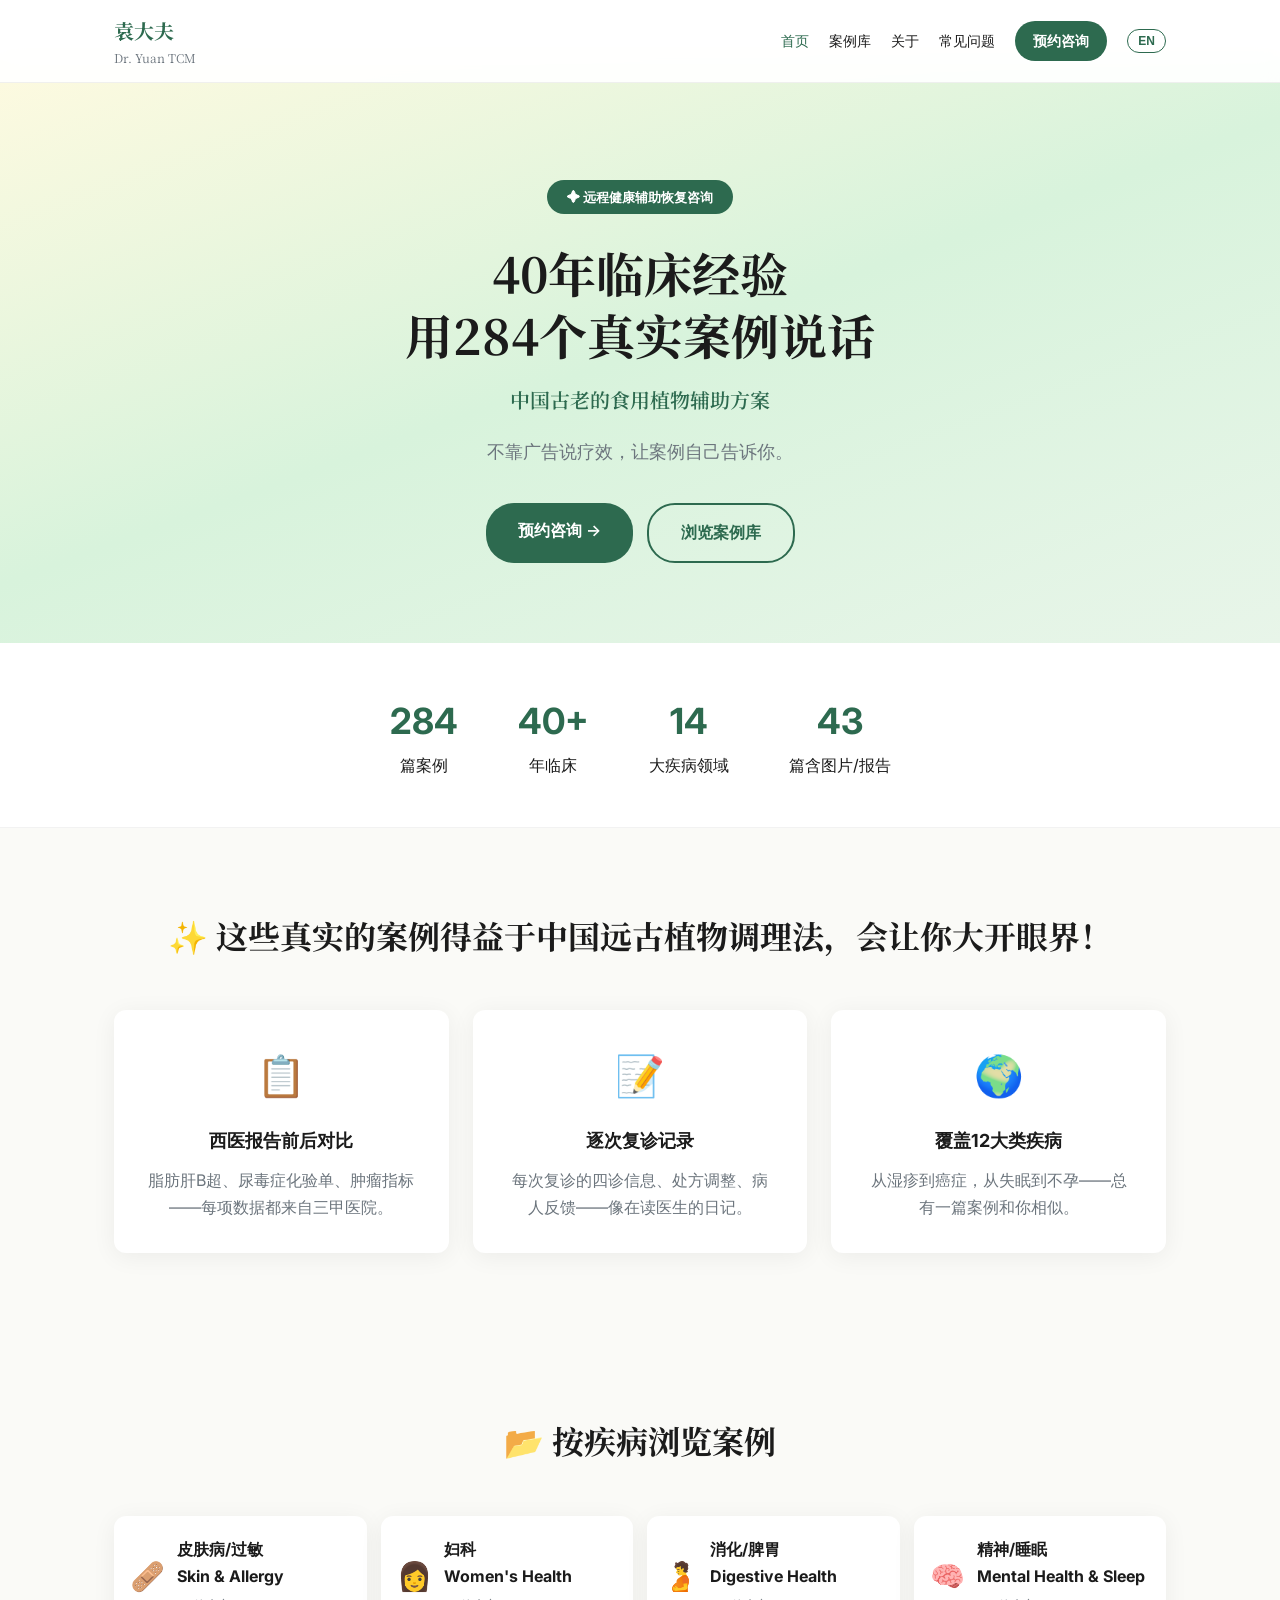
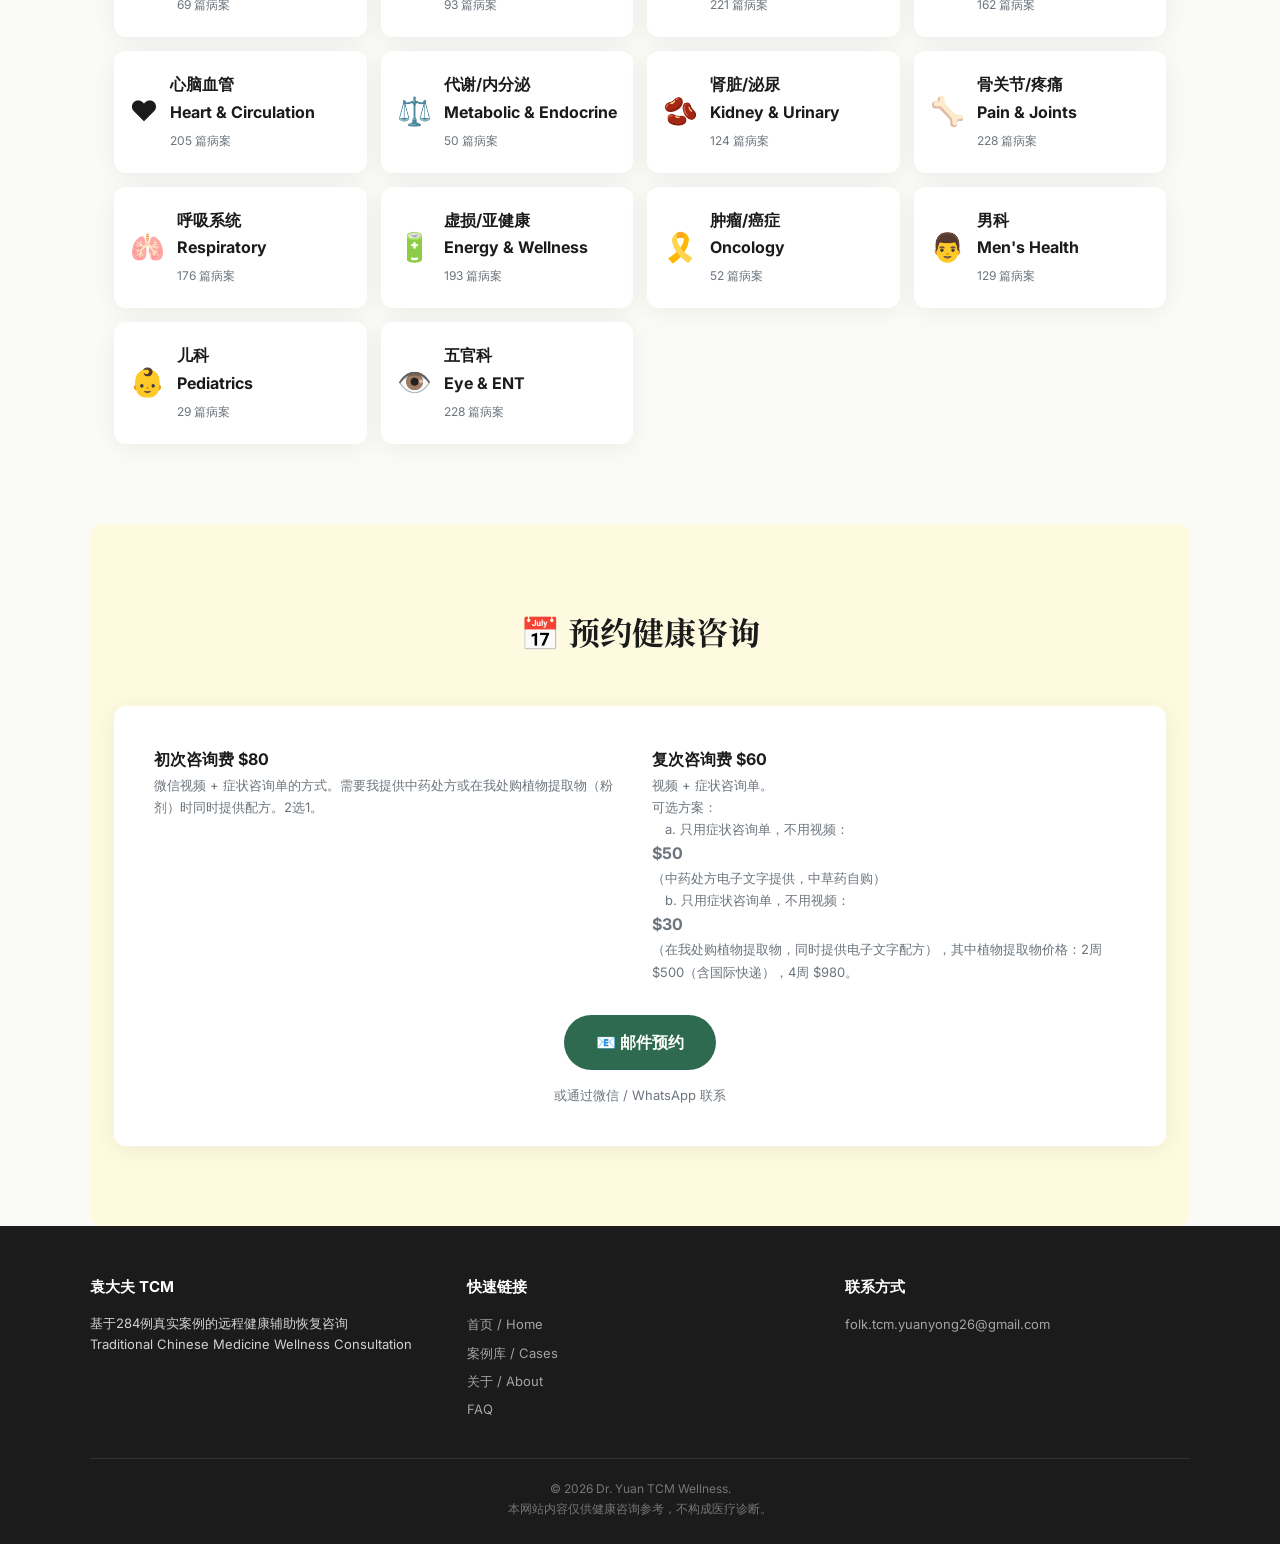
==== index.html @ ec7989bc "联系方式：邮箱统一替换为 folk.tcm.yuanyong26@gmail.com" ====
<!DOCTYPE html>
<html lang="zh-CN">
<head>
<meta charset="UTF-8">
<meta name="viewport" content="width=device-width, initial-scale=1.0">
<title> 袁大夫中医健康咨询 | Dr. Yuan TCM</title>
<meta name="description" content="40年临床经验 · 284例真实案例 · 远程健康辅助恢复咨询">
<link rel="stylesheet" href="styles.css?v=4">
<link rel="preconnect" href="https://fonts.googleapis.com">
<link href="https://fonts.googleapis.com/css2?family=Noto+Serif+SC:wght@400;700&family=Inter:wght@400;600;700&display=swap" rel="stylesheet">
</head>
<body>
<nav id="nav">
  <div class="nav-inner">
    <a href="index.html" class="logo">袁大夫 <span class="en">Dr. Yuan TCM</span></a>
    <div class="nav-links">
      <a href="index.html" class="active">首页</a>
      <a href="cases.html">案例库</a>
      <a href="about.html">关于</a>
      <a href="faq.html">常见问题</a>
      <a href="booking.html" class="btn-nav">预约咨询</a>
      <button id="langToggle" onclick="toggleLang()" class="lang-btn">EN</button>
    </div>
  </div>
</nav>

<section class="hero">
  <div class="hero-content">
    <p class="hero-badge">✦ 远程健康辅助恢复咨询</p>
    <h1 class="zh">40年临床经验<br>用284个真实案例说话</h1>
    <p class="hero-tagline zh">中国古老的食用植物辅助方案</p>
    <h1 class="en hidden">40 Years of Clinical Practice<br>Backed by 284 Real Case Records</h1>
    <p class="hero-sub zh">不靠广告说疗效，让案例自己告诉你。</p>
    <p class="hero-sub en hidden">No marketing claims — just real patient journeys.</p>
    <div class="hero-cta">
      <a href="booking.html" class="btn-primary zh">预约咨询 →</a>
      <a href="booking.html" class="btn-primary en hidden">Book Consultation →</a>
      <a href="cases.html" class="btn-secondary zh">浏览案例库</a>
      <a href="cases.html" class="btn-secondary en hidden">View Case Library</a>
    </div>
  </div>
</section>

<section class="stats" id="stats">
  <div class="stat"><span class="stat-num">284</span><span class="zh">篇案例</span><span class="en hidden">Case Records</span></div>
  <div class="stat"><span class="stat-num">40+</span><span class="zh">年临床</span><span class="en hidden">Years Practice</span></div>
  <div class="stat"><span class="stat-num">14</span><span class="zh">大疾病领域</span><span class="en hidden">Disease Areas</span></div>
  <div class="stat"><span class="stat-num">43</span><span class="zh">篇含图片/报告</span><span class="en hidden">With Images & Reports</span></div>
</section>

<section class="strength" id="strength">
  <h2 class="zh">✨ 这些真实的案例得益于中国远古植物调理法，会让你大开眼界！</h2>
  <h2 class="en hidden">✨ Real Cases Powered by Ancient Chinese Plant-Based Wellness — Prepare to Be Amazed!</h2>
  <div class="strength-cards">
    <div class="card">
      <div class="card-icon">📋</div>
      <h3 class="zh">西医报告前后对比</h3>
      <h3 class="en hidden">Before/After Lab Reports</h3>
      <p class="zh">脂肪肝B超、尿毒症化验单、肿瘤指标——每项数据都来自三甲医院。</p>
      <p class="en hidden">Fatty liver B-scans, kidney function tests, tumor markers — all from certified hospitals.</p>
    </div>
    <div class="card">
      <div class="card-icon">📝</div>
      <h3 class="zh">逐次复诊记录</h3>
      <h3 class="en hidden">Detailed Follow-up Notes</h3>
      <p class="zh">每次复诊的四诊信息、处方调整、病人反馈——像在读医生的日记。</p>
      <p class="en hidden">Every revisit documented: diagnosis, formula changes, patient feedback — like reading a doctor's journal.</p>
    </div>
    <div class="card">
      <div class="card-icon">🌍</div>
      <h3 class="zh">覆盖12大类疾病</h3>
      <h3 class="en hidden">12 Disease Categories</h3>
      <p class="zh">从湿疹到癌症，从失眠到不孕——总有一篇案例和你相似。</p>
      <p class="en hidden">From eczema to oncology, insomnia to fertility — there's a case similar to yours.</p>
    </div>
  </div>
</section>

<section class="categories-preview" id="categories">
  <h2 class="zh">📂 按疾病浏览案例</h2>
  <h2 class="en hidden">📂 Browse Cases by Condition</h2>
  <div class="cat-grid" id="catGrid"></div>
</section>

<section class="appointment" id="appointment">
  <h2 class="zh">📅 预约健康咨询</h2>
  <h2 class="en hidden">📅 Book a Consultation</h2>
  <div class="appointment-card">
    <div class="appt-info">
      <div class="appt-item">
        <strong class="zh">初次咨询费 $80</strong>
        <strong class="en hidden">Initial Consultation $80</strong>
        <p class="zh">微信视频 + 症状咨询单的方式。需要我提供中药处方或在我处购植物提取物（粉剂）时同时提供配方。2选1。</p>
        <p class="en hidden">WeChat video + intake form. Includes a TCM prescription — choose either: (1) receive the herbal formula, or (2) purchase plant extracts (powder) from us with the formula included.</p>
      </div>
      <div class="appt-item">
        <strong class="zh">复次咨询费 $60</strong>
        <strong class="en hidden">Follow-up Consultation $60</strong>
        <p class="zh">视频 + 症状咨询单。<br>可选方案：<br>　a. 只用症状咨询单，不用视频：<strong>$50</strong>（中药处方电子文字提供，中草药自购）<br>　b. 只用症状咨询单，不用视频：<strong>$30</strong>（在我处购植物提取物，同时提供电子文字配方），其中植物提取物价格：2周 $500（含国际快递），4周 $980。</p>
        <p class="en hidden">Video + intake form.<br>Optional plans:<br>　a. Intake form only, no video: <strong>$50</strong> (prescription delivered electronically; source herbs locally)<br>　b. Intake form only, no video: <strong>$30</strong> (electronic prescription provided when purchasing plant extracts from us). Extract pricing: 2-week supply $500 (incl. intl shipping), 4-week supply $980.</p>
      </div>
    </div>
    <div class="appt-cta">
      <a href="mailto:folk.tcm.yuanyong26@gmail.com" class="btn-primary zh">📧 邮件预约</a>
      <a href="mailto:folk.tcm.yuanyong26@gmail.com" class="btn-primary en hidden">📧 Email to Book</a>
      <p class="zh">或通过微信 / WhatsApp 联系</p>
      <p class="en hidden">Or reach us via WeChat / WhatsApp</p>
    </div>
  </div>
</section>

<footer>
  <div class="footer-inner">
    <div class="footer-col">
      <h4>袁大夫 TCM</h4>
      <p class="zh">基于284例真实案例的远程健康辅助恢复咨询<br>Traditional Chinese Medicine Wellness Consultation</p>
      <p class="en hidden">TCM Wellness Consultation Based on 284 Real Case Records</p>
    </div>
    <div class="footer-col">
      <h4 class="zh">快速链接</h4>
      <h4 class="en hidden">Quick Links</h4>
      <a href="index.html">首页 / Home</a>
      <a href="cases.html">案例库 / Cases</a>
      <a href="about.html">关于 / About</a>
      <a href="faq.html">FAQ</a>
    </div>
    <div class="footer-col">
      <h4 class="zh">联系方式</h4>
      <h4 class="en hidden">Contact</h4>
      <a href="mailto:folk.tcm.yuanyong26@gmail.com">folk.tcm.yuanyong26@gmail.com</a>
    </div>
  </div>
  <div class="footer-bottom">
    <p>© 2026 Dr. Yuan TCM Wellness. <span class="zh">本网站内容仅供健康咨询参考，不构成医疗诊断。</span><span class="en hidden">Content is for wellness consultation only, not medical diagnosis.</span></p>
  </div>
</footer>

<script src="data.js?v=2"></script>
<script src="script.js?v=2"></script>
</body>
</html>
---- styles.css ----
/* ===== 袁大夫 TCM Website Styles ===== */
:root {
  --green: #2d6a4f;
  --green-light: #40916c;
  --green-pale: #d8f3dc;
  --warm: #b7b7a4;
  --cream: #fefae0;
  --dark: #1b1b1b;
  --gray: #6c757d;
  --white: #ffffff;
  --radius: 12px;
  --shadow: 0 4px 24px rgba(0,0,0,0.06);
}

* { margin: 0; padding: 0; box-sizing: border-box; }

body {
  font-family: 'Inter', -apple-system, sans-serif;
  color: var(--dark);
  background: #fafaf7;
  line-height: 1.7;
}

.zh { display: block; }
.en { display: none; }
body.en-mode .zh { display: none; }
body.en-mode .en { display: block; }
.hidden { display: none !important; }
body.en-mode .en.hidden { display: block !important; }
/* Fixed: English pricing titles now display correctly */

/* ── Nav ── */
#nav {
  position: fixed; top: 0; left: 0; right: 0; z-index: 100;
  background: rgba(255,255,255,0.92);
  backdrop-filter: blur(12px);
  border-bottom: 1px solid rgba(0,0,0,0.06);
}
.nav-inner {
  max-width: 1100px; margin: 0 auto;
  display: flex; align-items: center; justify-content: space-between;
  padding: 14px 24px;
}
.logo {
  font-family: 'Noto Serif SC', serif;
  font-size: 20px; font-weight: 700; color: var(--green);
  text-decoration: none;
}
.logo .en { font-size: 12px; font-weight: 400; color: var(--gray); display: block; }
body.en-mode .logo .en { display: block; }
.nav-links { display: flex; align-items: center; gap: 20px; }
.nav-links a {
  text-decoration: none; color: var(--dark); font-size: 14px;
  transition: color 0.2s;
}
.nav-links a:hover, .nav-links a.active { color: var(--green); }
.btn-nav {
  background: var(--green); color: var(--white) !important;
  padding: 8px 18px; border-radius: 24px; font-weight: 600;
}
.lang-btn {
  background: none; border: 1.5px solid var(--green);
  color: var(--green); padding: 4px 10px; border-radius: 16px;
  font-size: 12px; font-weight: 600; cursor: pointer;
  transition: all 0.2s;
}
.lang-btn:hover { background: var(--green); color: var(--white); }

/* ── Hero ── */
.hero {
  margin-top: 60px;
  padding: 120px 24px 80px;
  text-align: center;
  background: linear-gradient(160deg, var(--cream) 0%, var(--green-pale) 50%, #e8f5e9 100%);
}
.hero-badge {
  display: inline-block; background: var(--green); color: var(--white);
  padding: 6px 20px; border-radius: 24px; font-size: 13px; font-weight: 600;
  margin-bottom: 28px;
}
.hero h1 {
  font-family: 'Noto Serif SC', serif;
  font-size: 48px; font-weight: 700; line-height: 1.3;
  margin-bottom: 16px; color: var(--dark);
}
.hero-sub { font-size: 18px; color: var(--gray); margin-bottom: 36px; }
.hero-tagline {
  font-family: 'Noto Serif SC', serif;
  font-size: 20px; color: var(--green);
  margin-bottom: 20px; font-weight: 600;
}
.hero-cta { display: flex; gap: 14px; justify-content: center; flex-wrap: wrap; }

.btn-primary {
  background: var(--green); color: var(--white);
  padding: 14px 32px; border-radius: 28px; font-size: 16px; font-weight: 600;
  text-decoration: none; transition: background 0.2s; display: inline-block;
}
.btn-primary:hover { background: var(--green-light); }
.btn-secondary {
  border: 2px solid var(--green); color: var(--green);
  padding: 14px 32px; border-radius: 28px; font-size: 16px; font-weight: 600;
  text-decoration: none; transition: all 0.2s; display: inline-block;
}
.btn-secondary:hover { background: var(--green); color: var(--white); }

/* ── Stats ── */
.stats {
  display: flex; justify-content: center; gap: 60px; padding: 48px 24px;
  background: var(--white); border-bottom: 1px solid rgba(0,0,0,0.05);
  flex-wrap: wrap;
}
.stat { text-align: center; }
.stat-num { display: block; font-size: 36px; font-weight: 700; color: var(--green); }
.stat span:last-child { font-size: 14px; color: var(--gray); }

/* ── Strength ── */
#strength, #categories, #appointment {
  max-width: 1100px; margin: 0 auto; padding: 80px 24px;
}
#strength h2, #categories h2, #appointment h2 {
  font-family: 'Noto Serif SC', serif;
  font-size: 32px; text-align: center; margin-bottom: 48px;
}
.strength-cards {
  display: grid; grid-template-columns: repeat(auto-fit, minmax(280px, 1fr));
  gap: 24px;
}
.card {
  background: var(--white); padding: 32px; border-radius: var(--radius);
  box-shadow: var(--shadow); text-align: center;
}
.card-icon { font-size: 40px; margin-bottom: 16px; }
.card h3 { font-size: 18px; margin-bottom: 10px; }
.card p { font-size: 16px; color: var(--gray); }

/* ── Categories ── */
.cat-grid { display: grid; grid-template-columns: repeat(auto-fill, minmax(220px, 1fr)); gap: 14px; }
.cat-card {
  background: var(--white); padding: 20px 16px; border-radius: var(--radius);
  box-shadow: var(--shadow); text-decoration: none; color: var(--dark);
  transition: transform 0.2s, box-shadow 0.2s;
  display: flex; align-items: center; gap: 12px;
}
.cat-card:hover { transform: translateY(-2px); box-shadow: 0 6px 30px rgba(0,0,0,0.1); }
.cat-icon { font-size: 28px; }
.cat-info strong { display: block; font-size: 16px; }
.cat-info span { font-size: 12px; color: var(--gray); }

/* ── Appointment ── */
#appointment { background: var(--cream); border-radius: var(--radius); }
.appointment-card { background: var(--white); padding: 40px; border-radius: var(--radius); box-shadow: var(--shadow); }
.appt-info { display: grid; grid-template-columns: repeat(auto-fit, minmax(250px, 1fr)); gap: 24px; margin-bottom: 32px; }
.appt-item strong { font-size: 16px; display: block; }
.appt-item strong.en { display: none; }
body.en-mode .appt-item strong.en { display: block !important; }
body.en-mode .appt-item strong.zh { display: none; }
.appt-item span { font-size: 20px; font-weight: 700; color: var(--green); display: block; margin: 6px 0; }
.appt-item p { font-size: 13px; color: var(--gray); }
.appt-cta { text-align: center; }
.appt-cta p { margin-top: 14px; font-size: 13px; color: var(--gray); }

/* ── Cases page ── */
.cases-header {
  margin-top: 60px;
  padding: 60px 24px 40px;
  text-align: center;
  background: linear-gradient(160deg, var(--cream), var(--green-pale));
}
.cases-header h1 { font-family: 'Noto Serif SC', serif; font-size: 36px; }
.cases-header p { color: var(--gray); margin-top: 8px; }

.cases-toolbar {
  max-width: 1100px; margin: 0 auto; padding: 20px 24px;
  display: flex; gap: 12px; flex-wrap: wrap; align-items: center;
}
.cases-toolbar input {
  flex: 1; min-width: 200px; padding: 11px 16px; border: 1.5px solid #ddd;
  border-radius: 24px; font-size: 16px; outline: none;
}
.cases-toolbar input:focus { border-color: var(--green); }
.cases-toolbar select {
  padding: 11px 16px; border: 1.5px solid #ddd; border-radius: 24px;
  font-size: 16px; background: var(--white); outline: none;
}

.cases-list {
  max-width: 1100px; margin: 0 auto; padding: 0 24px 60px;
  display: flex; flex-direction: column; gap: 10px;
}
.case-item {
  background: var(--white); padding: 20px 24px; border-radius: var(--radius);
  box-shadow: var(--shadow); display: flex; align-items: center; gap: 16px;
  text-decoration: none; color: var(--dark); transition: transform 0.15s;
}
.case-item:hover { transform: translateX(4px); }
.case-id { font-weight: 700; color: var(--green); font-size: 16px; min-width: 44px; }
.case-title { flex: 1; font-size: 17px; }
.case-tags { display: flex; gap: 6px; flex-wrap: wrap; }
.case-tag {
  background: var(--green-pale); color: var(--green);
  padding: 3px 12px; border-radius: 12px; font-size: 13px; font-weight: 600;
}
.case-report-badge {
  background: #ffedd5; color: #c2410c; padding: 3px 12px;
  border-radius: 12px; font-size: 13px; font-weight: 700;
}
.case-img-badge {
  background: #dbeafe; color: #1e40af; padding: 3px 12px;
  border-radius: 12px; font-size: 13px; font-weight: 600;
}

/* ── Case detail ── */
.case-detail {
  max-width: 800px; margin: 80px auto 60px; padding: 0 24px;
}
.case-detail h1 { font-family: 'Noto Serif SC', serif; font-size: 32px; margin-bottom: 16px; }
.case-meta { display: flex; gap: 16px; align-items: center; margin-bottom: 32px; flex-wrap: wrap; }
.case-body { font-size: 18px; line-height: 2; }
.case-body p { margin-bottom: 10px; text-indent: 2em; }
.back-link {
  display: inline-block; margin-bottom: 24px; color: var(--green);
  text-decoration: none; font-weight: 600;
}
.case-images { margin-top: 32px; padding-top: 24px; border-top: 2px solid var(--green-pale); }
.case-images h3 { font-size: 18px; color: var(--green); margin-bottom: 16px; }
.case-images img { cursor: zoom-in; transition: transform 0.2s; }
.case-images img:hover { transform: scale(1.02); }

/* ── About Page ── */
.about-hero {
  margin-top: 60px; padding: 80px 24px 40px;
  text-align: center;
  background: linear-gradient(160deg, var(--cream), var(--green-pale));
}
.about-hero h1 { font-family: 'Noto Serif SC', serif; font-size: 36px; }
.about-content { max-width: 800px; margin: 0 auto; padding: 40px 24px 60px; }
.bio-card { margin-bottom: 48px; }
.bio-card p { font-size: 18px; line-height: 2; margin-bottom: 16px; color: #333; }
.highlights {
  display: grid; grid-template-columns: repeat(auto-fit, minmax(180px, 1fr));
  gap: 20px; padding: 40px 0;
  border-top: 2px solid var(--green-pale);
}
.hl-item {
  text-align: center; padding: 28px 16px;
  background: var(--white); border-radius: var(--radius);
  box-shadow: var(--shadow);
}
.hl-item strong { display: block; font-size: 36px; font-weight: 700; color: var(--green); margin-bottom: 4px; }
.hl-item span { font-size: 14px; color: var(--gray); }

/* ── About / FAQ ── */
.page-content {
  max-width: 800px; margin: 80px auto 60px; padding: 0 24px;
}
.page-content h1 { font-family: 'Noto Serif SC', serif; font-size: 36px; margin-bottom: 24px; }
.page-content h2 { font-size: 26px; margin: 40px 0 16px; color: var(--green); }
.page-content p { margin-bottom: 16px; font-size: 18px; }
.page-content ul { padding-left: 24px; margin-bottom: 16px; font-size: 17px; }
.page-content li { margin-bottom: 8px; }

.faq-item {
  background: var(--white); padding: 24px; border-radius: var(--radius);
  box-shadow: var(--shadow); margin-bottom: 16px;
}
.faq-item h3 { font-size: 19px; margin-bottom: 8px; }
.faq-item p { font-size: 16px; color: var(--gray); }

/* ── Footer ── */
footer {
  background: var(--dark); color: rgba(255,255,255,0.8);
  padding: 48px 24px 24px;
}
.footer-inner {
  max-width: 1100px; margin: 0 auto;
  display: grid; grid-template-columns: repeat(auto-fit, minmax(200px, 1fr));
  gap: 32px; margin-bottom: 32px;
}
.footer-col h4 { color: var(--white); margin-bottom: 14px; font-size: 15px; }
.footer-col p { font-size: 13px; line-height: 1.6; }
.footer-col a { display: block; color: rgba(255,255,255,0.6); text-decoration: none; font-size: 13px; margin-bottom: 6px; }
.footer-col a:hover { color: var(--green-pale); }
.footer-bottom {
  max-width: 1100px; margin: 0 auto; padding-top: 20px;
  border-top: 1px solid rgba(255,255,255,0.1); font-size: 12px;
  text-align: center; color: rgba(255,255,255,0.4);
}

/* ── Responsive ── */
@media (max-width: 768px) {
  .hero h1 { font-size: 32px; }
  .stats { gap: 32px; }
  .nav-links { gap: 10px; }
  .nav-links a { font-size: 12px; }
}
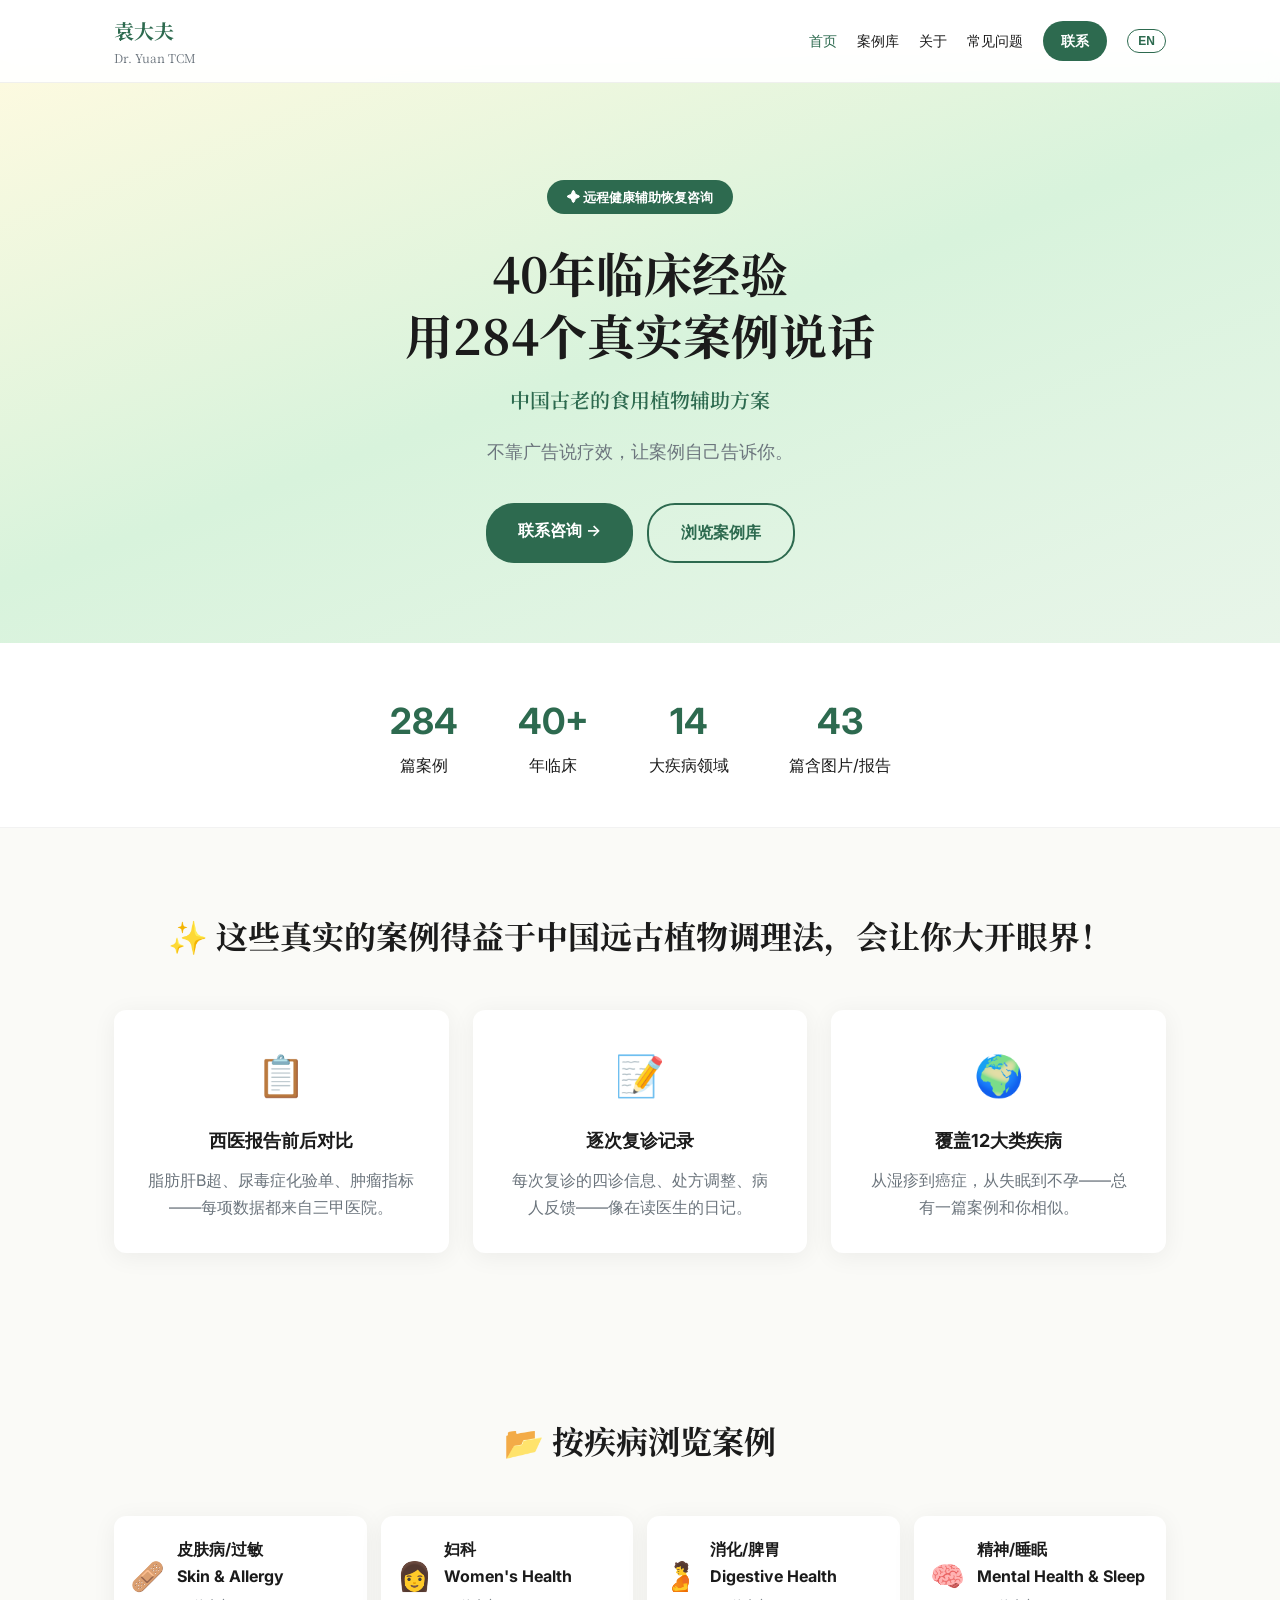
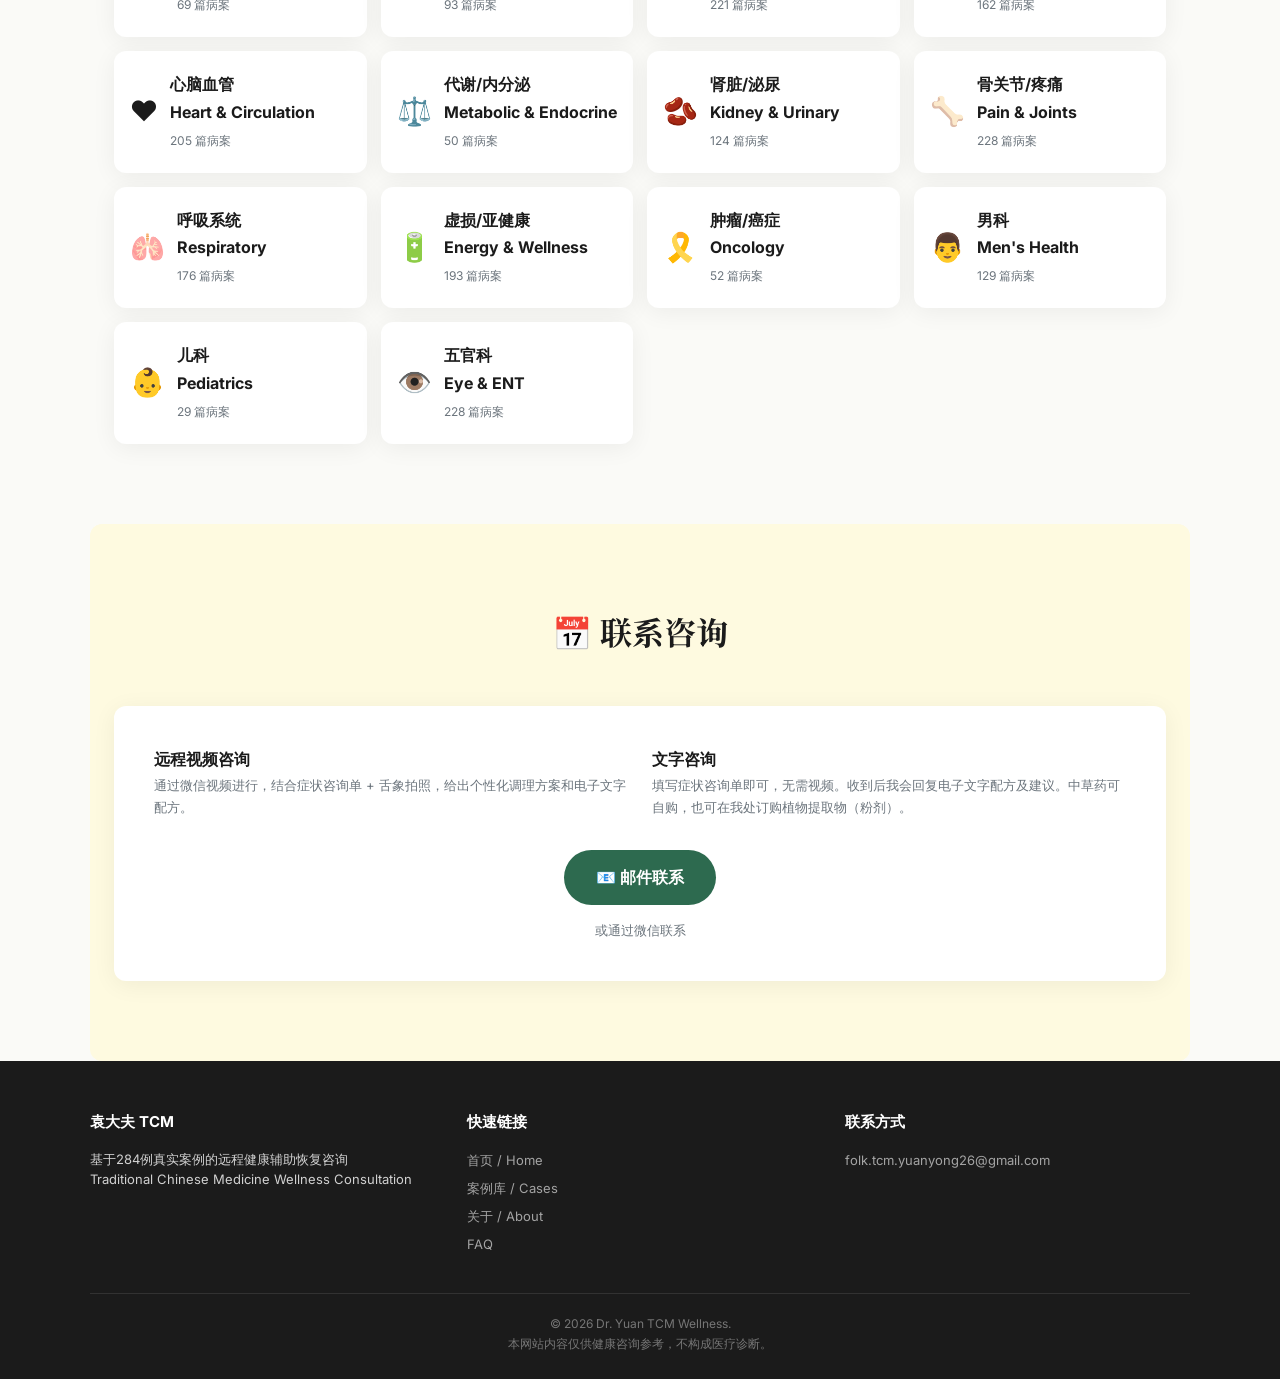
==== commit 58beeaee: "全站隐藏价格：A+B方案 — 费用改为按方案定，预约按钮改为邮件联系，booking页去掉支付入口" ====
--- a/index.html
+++ b/index.html
@@ -18,7 +18,7 @@
       <a href="cases.html">案例库</a>
       <a href="about.html">关于</a>
       <a href="faq.html">常见问题</a>
-      <a href="booking.html" class="btn-nav">预约咨询</a>
+      <a href="mailto:folk.tcm.yuanyong26@gmail.com" class="btn-nav">联系</a>
       <button id="langToggle" onclick="toggleLang()" class="lang-btn">EN</button>
     </div>
   </div>
@@ -33,8 +33,8 @@
     <p class="hero-sub zh">不靠广告说疗效，让案例自己告诉你。</p>
     <p class="hero-sub en hidden">No marketing claims — just real patient journeys.</p>
     <div class="hero-cta">
-      <a href="booking.html" class="btn-primary zh">预约咨询 →</a>
-      <a href="booking.html" class="btn-primary en hidden">Book Consultation →</a>
+      <a href="mailto:folk.tcm.yuanyong26@gmail.com" class="btn-primary zh">联系咨询 →</a>
+      <a href="mailto:folk.tcm.yuanyong26@gmail.com" class="btn-primary en hidden">Get in Touch →</a>
       <a href="cases.html" class="btn-secondary zh">浏览案例库</a>
       <a href="cases.html" class="btn-secondary en hidden">View Case Library</a>
     </div>
@@ -83,28 +83,28 @@
 </section>
 
 <section class="appointment" id="appointment">
-  <h2 class="zh">📅 预约健康咨询</h2>
-  <h2 class="en hidden">📅 Book a Consultation</h2>
+  <h2 class="zh">📅 联系咨询</h2>
+  <h2 class="en hidden">📅 Get in Touch</h2>
   <div class="appointment-card">
     <div class="appt-info">
       <div class="appt-item">
-        <strong class="zh">初次咨询费 $80</strong>
-        <strong class="en hidden">Initial Consultation $80</strong>
-        <p class="zh">微信视频 + 症状咨询单的方式。需要我提供中药处方或在我处购植物提取物（粉剂）时同时提供配方。2选1。</p>
-        <p class="en hidden">WeChat video + intake form. Includes a TCM prescription — choose either: (1) receive the herbal formula, or (2) purchase plant extracts (powder) from us with the formula included.</p>
+        <strong class="zh">远程视频咨询</strong>
+        <strong class="en hidden">Remote Video Consultation</strong>
+        <p class="zh">通过微信视频进行，结合症状咨询单 + 舌象拍照，给出个性化调理方案和电子文字配方。</p>
+        <p class="en hidden">Via WeChat video. Includes intake form + tongue photo review, followed by a personalized wellness plan and electronic prescription.</p>
       </div>
       <div class="appt-item">
-        <strong class="zh">复次咨询费 $60</strong>
-        <strong class="en hidden">Follow-up Consultation $60</strong>
-        <p class="zh">视频 + 症状咨询单。<br>可选方案：<br>　a. 只用症状咨询单，不用视频：<strong>$50</strong>（中药处方电子文字提供，中草药自购）<br>　b. 只用症状咨询单，不用视频：<strong>$30</strong>（在我处购植物提取物，同时提供电子文字配方），其中植物提取物价格：2周 $500（含国际快递），4周 $980。</p>
-        <p class="en hidden">Video + intake form.<br>Optional plans:<br>　a. Intake form only, no video: <strong>$50</strong> (prescription delivered electronically; source herbs locally)<br>　b. Intake form only, no video: <strong>$30</strong> (electronic prescription provided when purchasing plant extracts from us). Extract pricing: 2-week supply $500 (incl. intl shipping), 4-week supply $980.</p>
+        <strong class="zh">文字咨询</strong>
+        <strong class="en hidden">Text-Based Consultation</strong>
+        <p class="zh">填写症状咨询单即可，无需视频。收到后我会回复电子文字配方及建议。中草药可自购，也可在我处订购植物提取物（粉剂）。</p>
+        <p class="en hidden">Complete the intake form only — no video needed. I'll reply with an electronic prescription and recommendations. Source herbs locally or order plant extracts (powder) from us.</p>
       </div>
     </div>
     <div class="appt-cta">
-      <a href="mailto:folk.tcm.yuanyong26@gmail.com" class="btn-primary zh">📧 邮件预约</a>
-      <a href="mailto:folk.tcm.yuanyong26@gmail.com" class="btn-primary en hidden">📧 Email to Book</a>
-      <p class="zh">或通过微信 / WhatsApp 联系</p>
-      <p class="en hidden">Or reach us via WeChat / WhatsApp</p>
+      <a href="mailto:folk.tcm.yuanyong26@gmail.com" class="btn-primary zh">📧 邮件联系</a>
+      <a href="mailto:folk.tcm.yuanyong26@gmail.com" class="btn-primary en hidden">📧 Email Me</a>
+      <p class="zh">或通过微信联系</p>
+      <p class="en hidden">Or reach me via WeChat</p>
     </div>
   </div>
 </section>
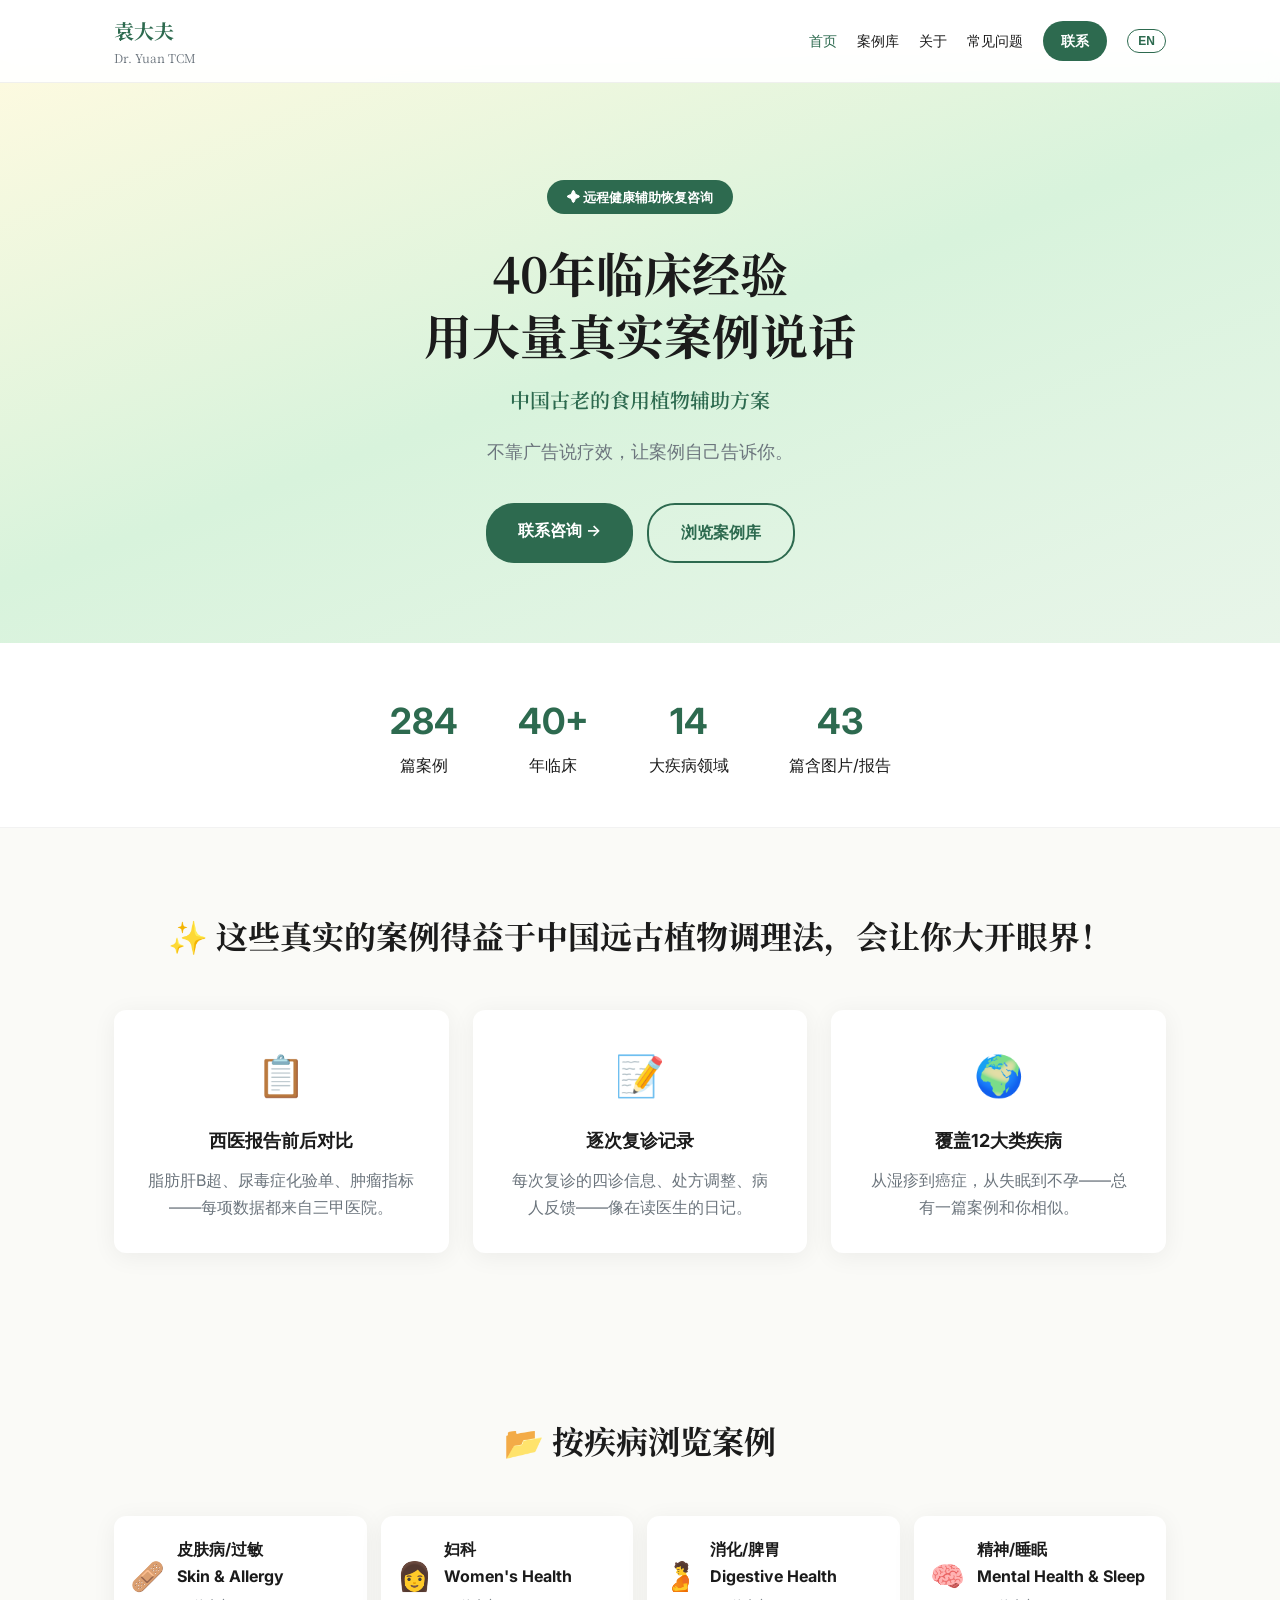
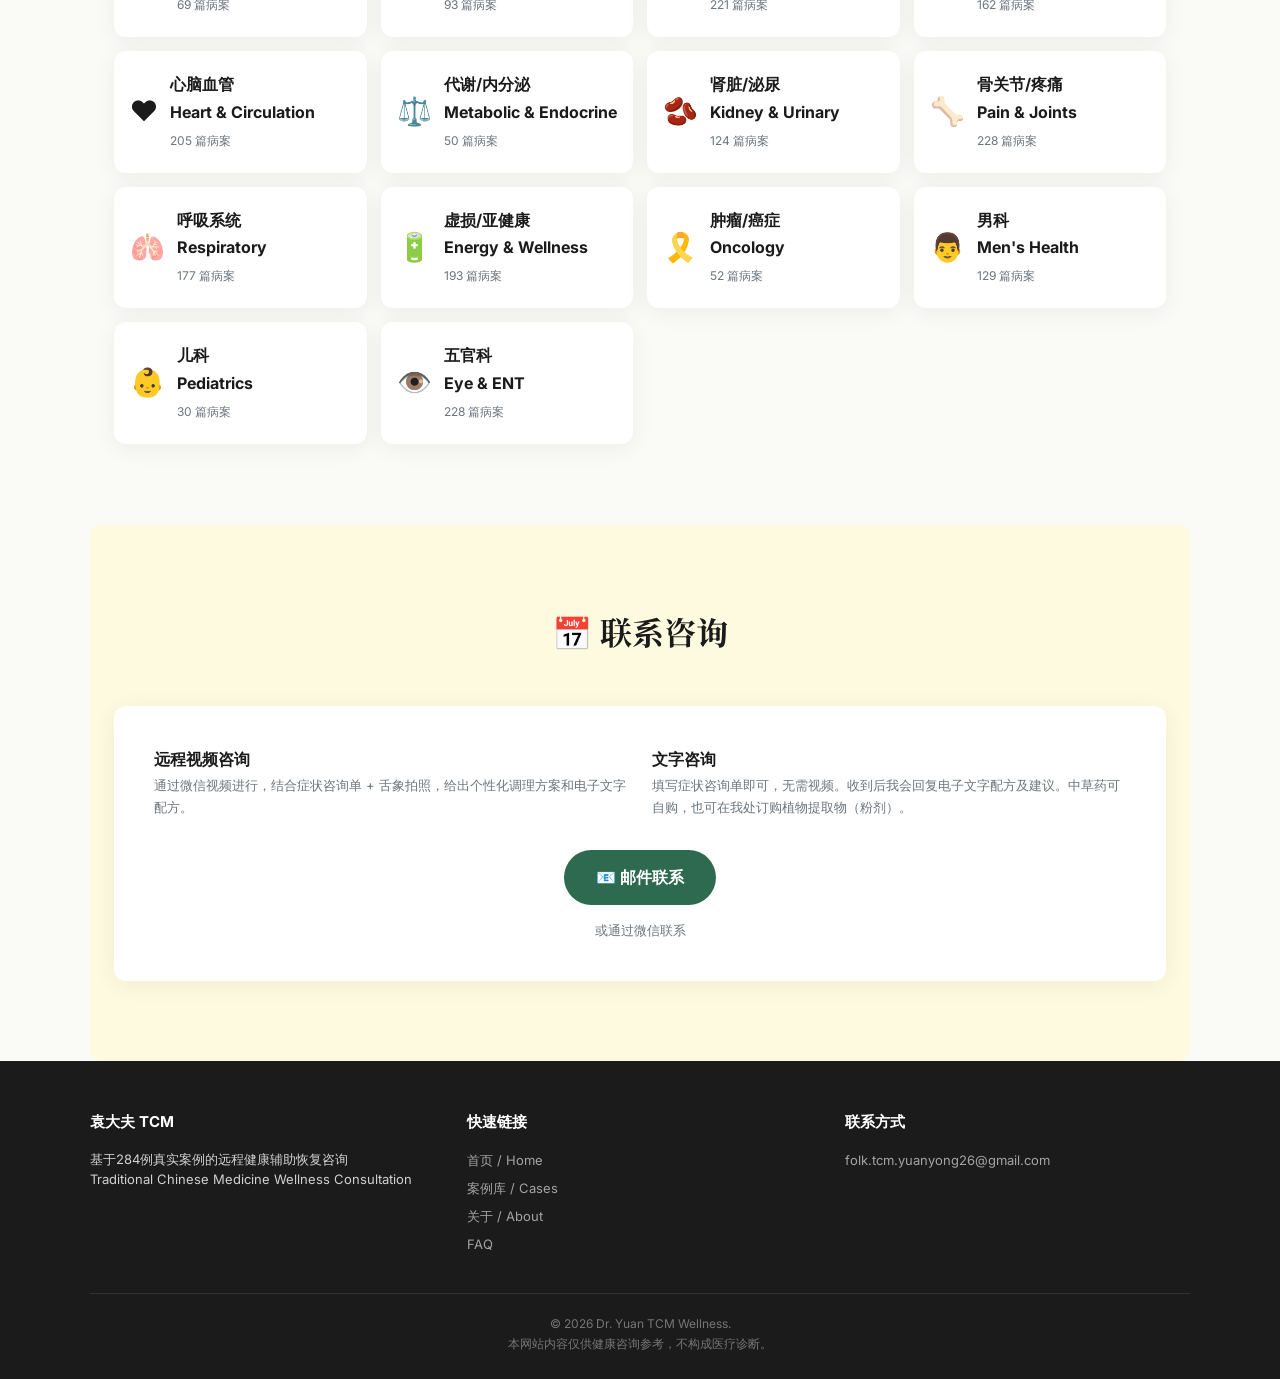
==== commit a0da6053: "更新网页" ====
--- a/index.html
+++ b/index.html
@@ -1,10 +1,10 @@
-<!DOCTYPE html>
+﻿<!DOCTYPE html>
 <html lang="zh-CN">
 <head>
 <meta charset="UTF-8">
 <meta name="viewport" content="width=device-width, initial-scale=1.0">
 <title> 袁大夫中医健康咨询 | Dr. Yuan TCM</title>
-<meta name="description" content="40年临床经验 · 284例真实案例 · 远程健康辅助恢复咨询">
+<meta name="description" content="40年临床经验 · 真实案例 · 远程健康辅助恢复咨询">
 <link rel="stylesheet" href="styles.css?v=4">
 <link rel="preconnect" href="https://fonts.googleapis.com">
 <link href="https://fonts.googleapis.com/css2?family=Noto+Serif+SC:wght@400;700&family=Inter:wght@400;600;700&display=swap" rel="stylesheet">
@@ -27,7 +27,7 @@
 <section class="hero">
   <div class="hero-content">
     <p class="hero-badge">✦ 远程健康辅助恢复咨询</p>
-    <h1 class="zh">40年临床经验<br>用284个真实案例说话</h1>
+    <h1 class="zh">40年临床经验<br>用大量真实案例说话</h1>
     <p class="hero-tagline zh">中国古老的食用植物辅助方案</p>
     <h1 class="en hidden">40 Years of Clinical Practice<br>Backed by 284 Real Case Records</h1>
     <p class="hero-sub zh">不靠广告说疗效，让案例自己告诉你。</p>
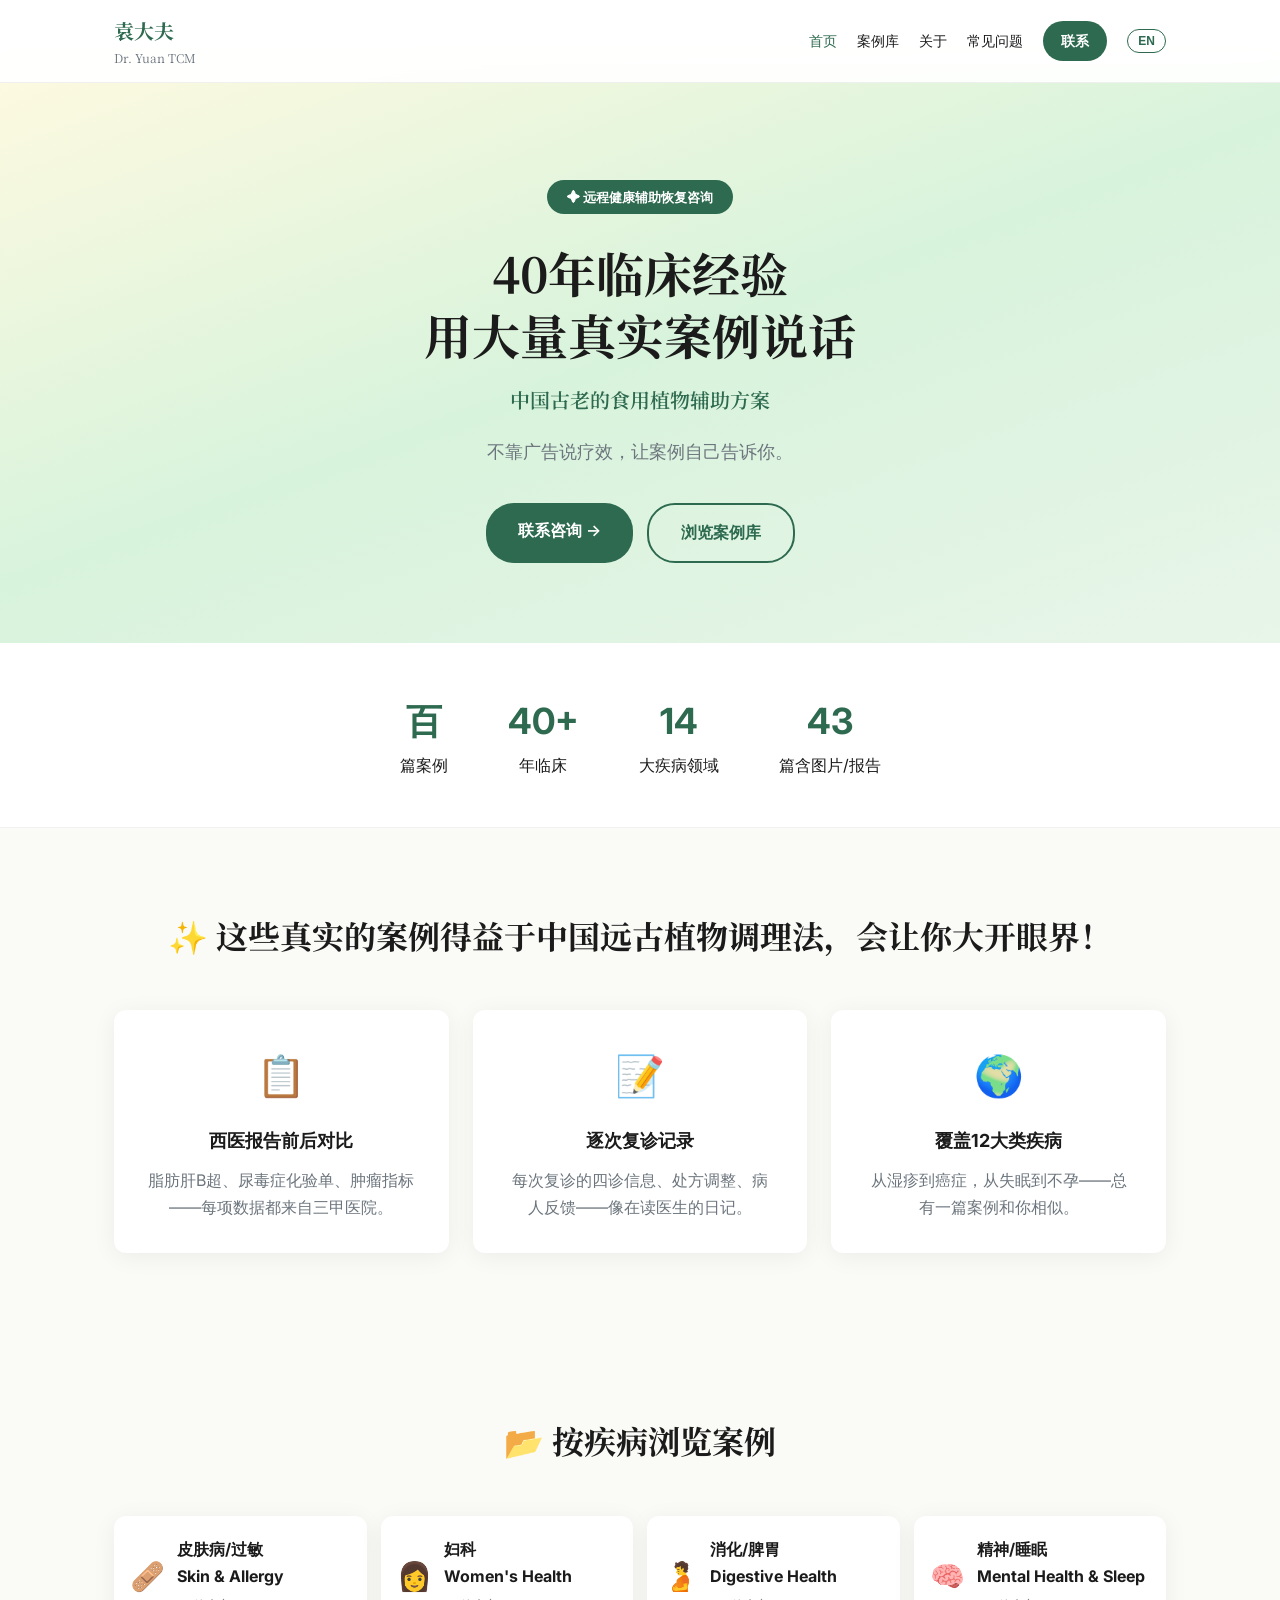
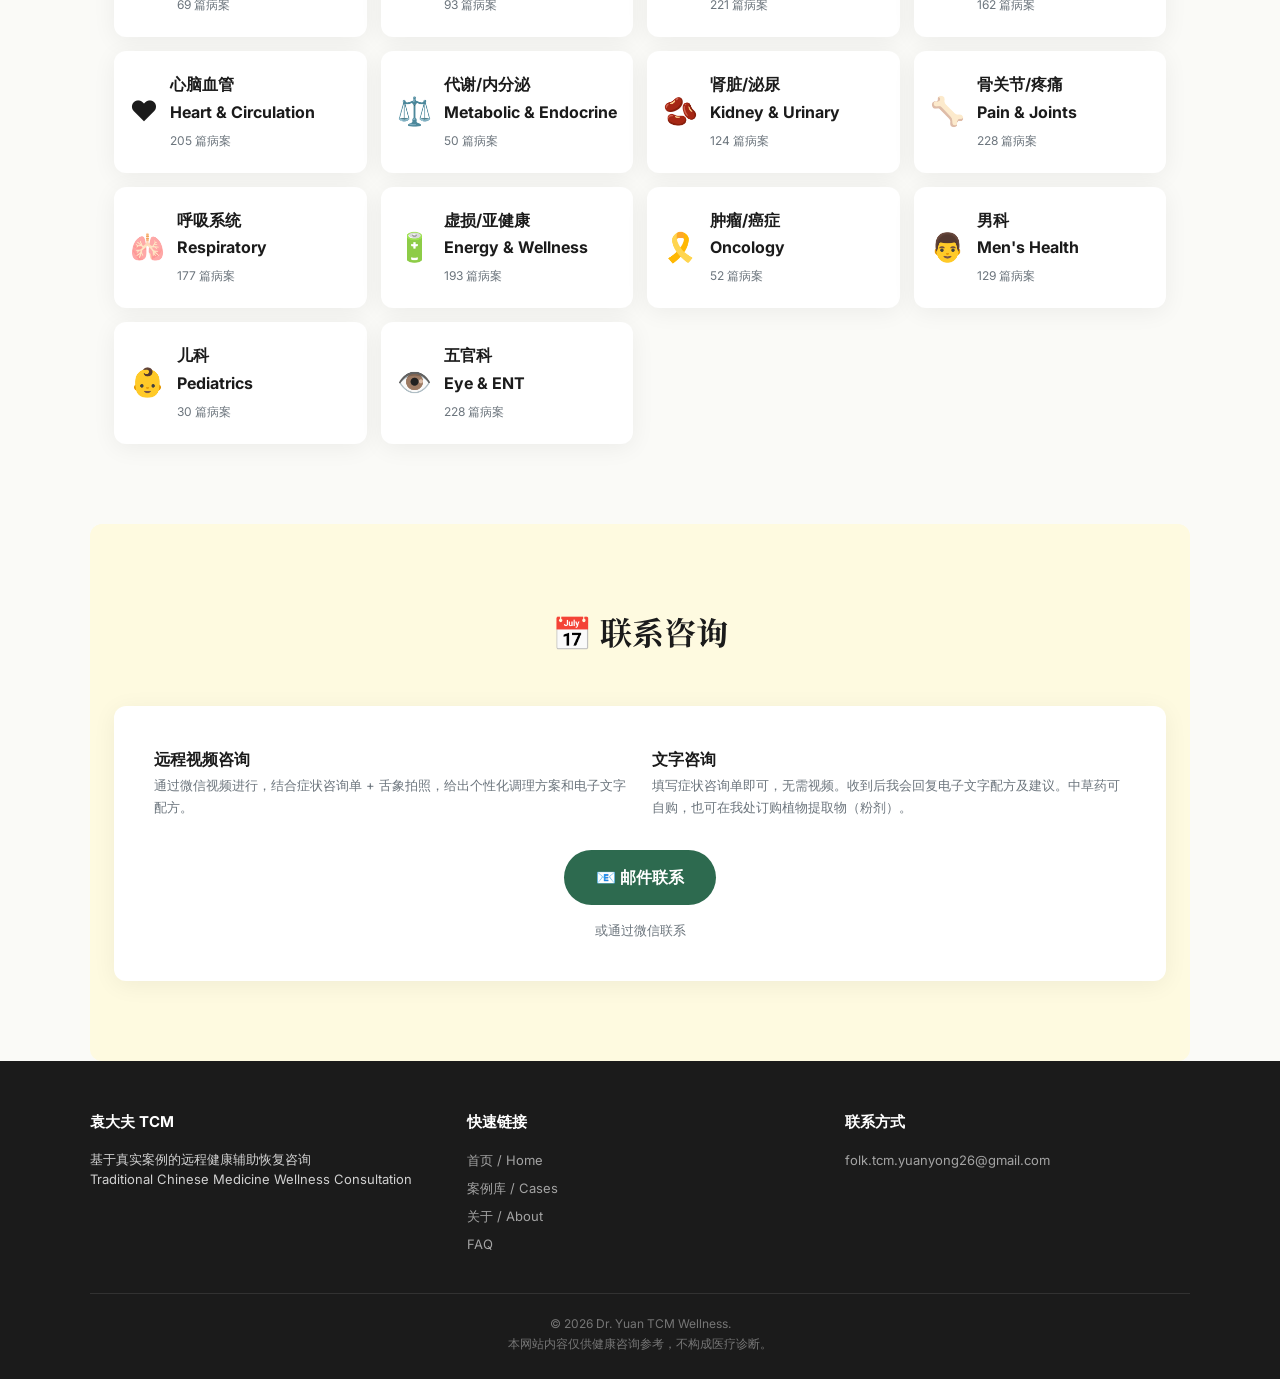
==== commit 3a37ea22: "Fix：数字模糊化—剩余5处284已改(Case 285已含·无需额外上传)" ====
--- a/index.html
+++ b/index.html
@@ -29,7 +29,7 @@
     <p class="hero-badge">✦ 远程健康辅助恢复咨询</p>
     <h1 class="zh">40年临床经验<br>用大量真实案例说话</h1>
     <p class="hero-tagline zh">中国古老的食用植物辅助方案</p>
-    <h1 class="en hidden">40 Years of Clinical Practice<br>Backed by 284 Real Case Records</h1>
+    <h1 class="en hidden">40 Years of Clinical Practice<br>Backed by Hundreds of Real Case Records</h1>
     <p class="hero-sub zh">不靠广告说疗效，让案例自己告诉你。</p>
     <p class="hero-sub en hidden">No marketing claims — just real patient journeys.</p>
     <div class="hero-cta">
@@ -42,7 +42,7 @@
 </section>
 
 <section class="stats" id="stats">
-  <div class="stat"><span class="stat-num">284</span><span class="zh">篇案例</span><span class="en hidden">Case Records</span></div>
+  <div class="stat"><span class="stat-num">百</span><span class="zh">篇案例</span><span class="en hidden">Case Records</span></div>
   <div class="stat"><span class="stat-num">40+</span><span class="zh">年临床</span><span class="en hidden">Years Practice</span></div>
   <div class="stat"><span class="stat-num">14</span><span class="zh">大疾病领域</span><span class="en hidden">Disease Areas</span></div>
   <div class="stat"><span class="stat-num">43</span><span class="zh">篇含图片/报告</span><span class="en hidden">With Images & Reports</span></div>
@@ -113,8 +113,8 @@
   <div class="footer-inner">
     <div class="footer-col">
       <h4>袁大夫 TCM</h4>
-      <p class="zh">基于284例真实案例的远程健康辅助恢复咨询<br>Traditional Chinese Medicine Wellness Consultation</p>
-      <p class="en hidden">TCM Wellness Consultation Based on 284 Real Case Records</p>
+      <p class="zh">基于真实案例的远程健康辅助恢复咨询<br>Traditional Chinese Medicine Wellness Consultation</p>
+      <p class="en hidden">TCM Wellness Consultation Based on Hundreds of Real Case Records</p>
     </div>
     <div class="footer-col">
       <h4 class="zh">快速链接</h4>
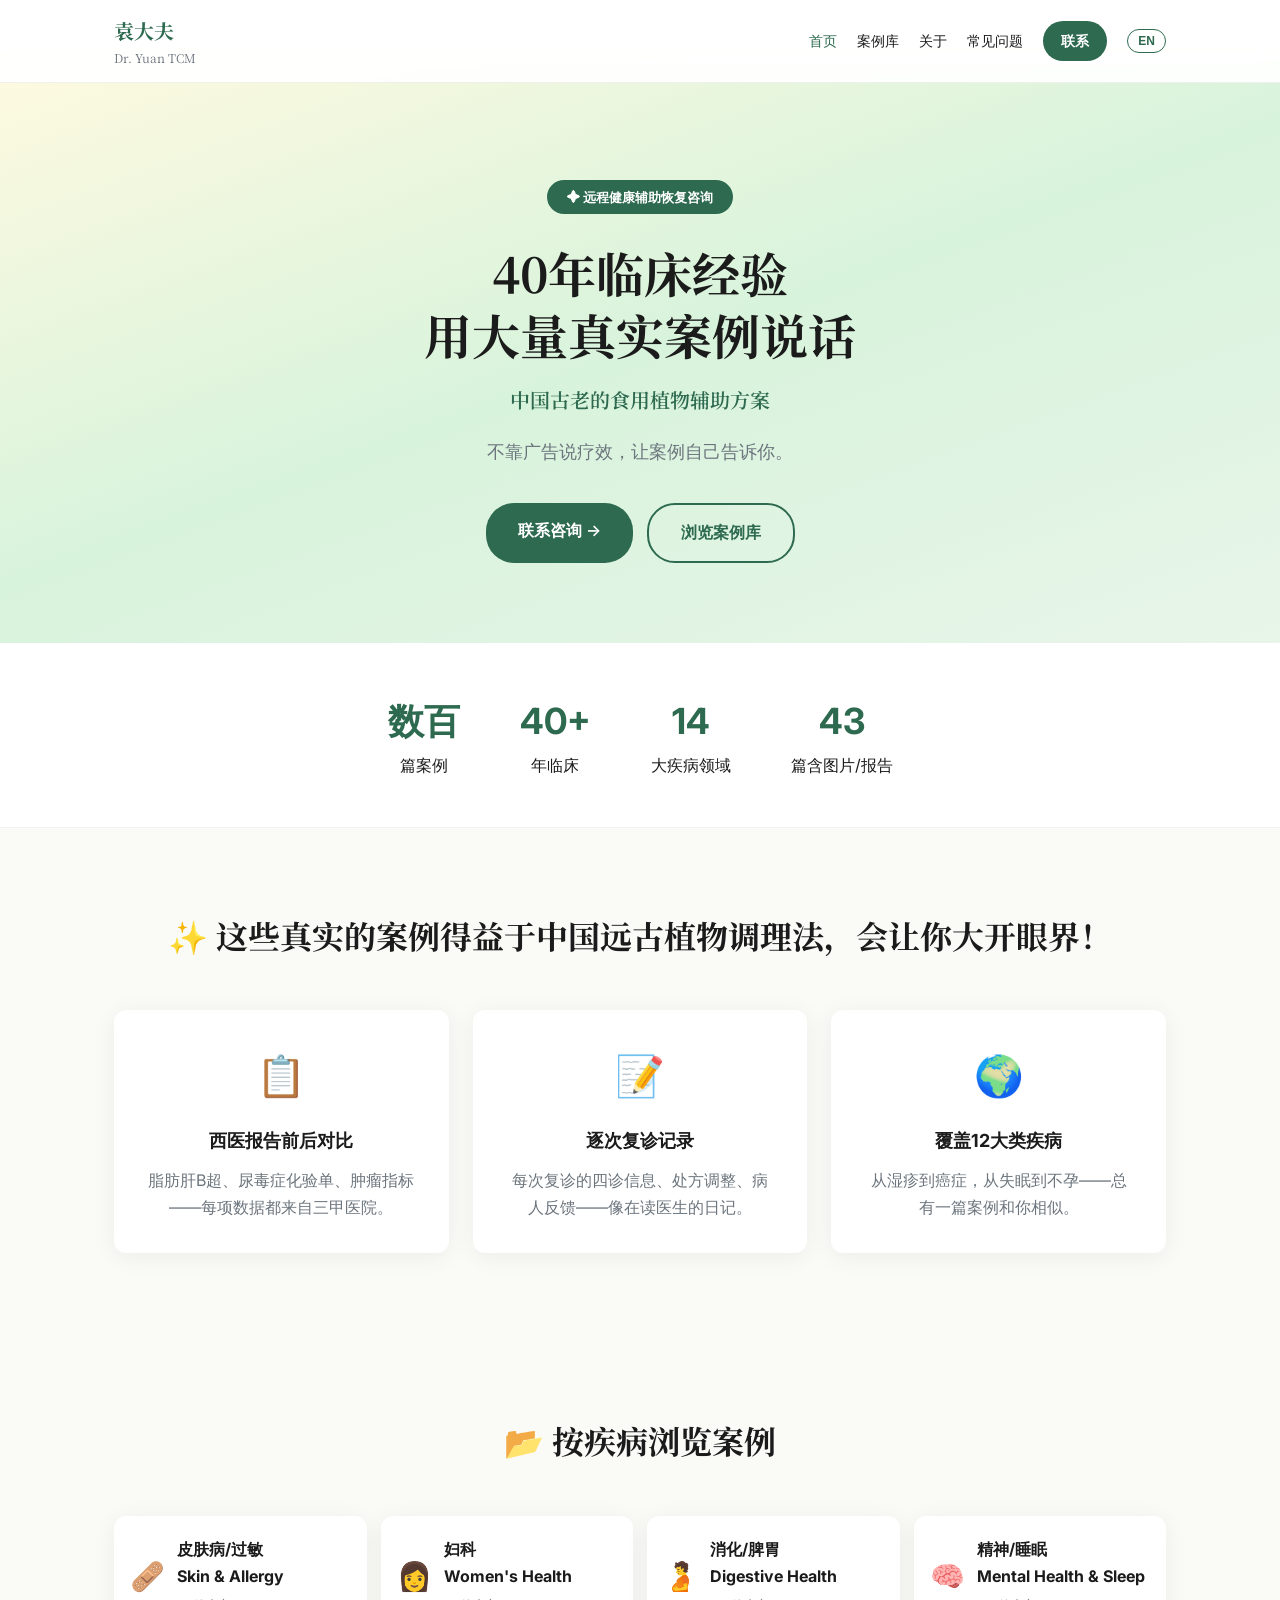
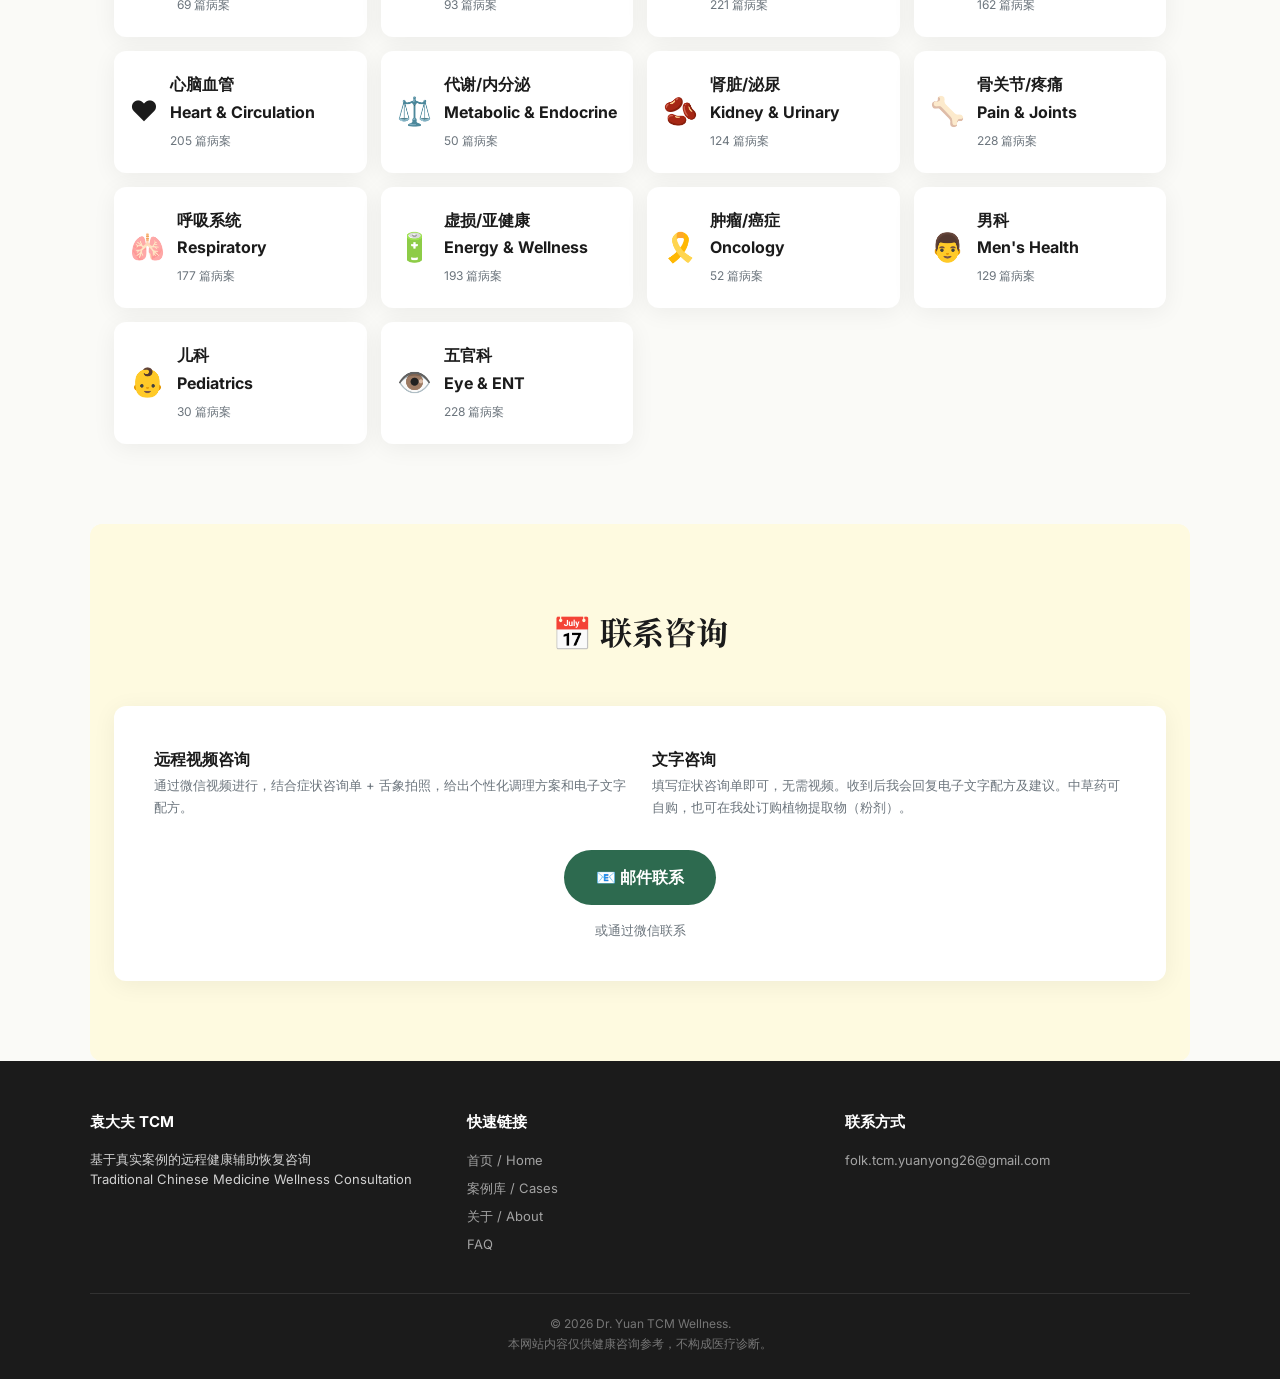
==== commit afac7163: "Fix：百→数百（统计数字）" ====
--- a/index.html
+++ b/index.html
@@ -42,7 +42,7 @@
 </section>
 
 <section class="stats" id="stats">
-  <div class="stat"><span class="stat-num">百</span><span class="zh">篇案例</span><span class="en hidden">Case Records</span></div>
+  <div class="stat"><span class="stat-num">数百</span><span class="zh">篇案例</span><span class="en hidden">Case Records</span></div>
   <div class="stat"><span class="stat-num">40+</span><span class="zh">年临床</span><span class="en hidden">Years Practice</span></div>
   <div class="stat"><span class="stat-num">14</span><span class="zh">大疾病领域</span><span class="en hidden">Disease Areas</span></div>
   <div class="stat"><span class="stat-num">43</span><span class="zh">篇含图片/报告</span><span class="en hidden">With Images & Reports</span></div>
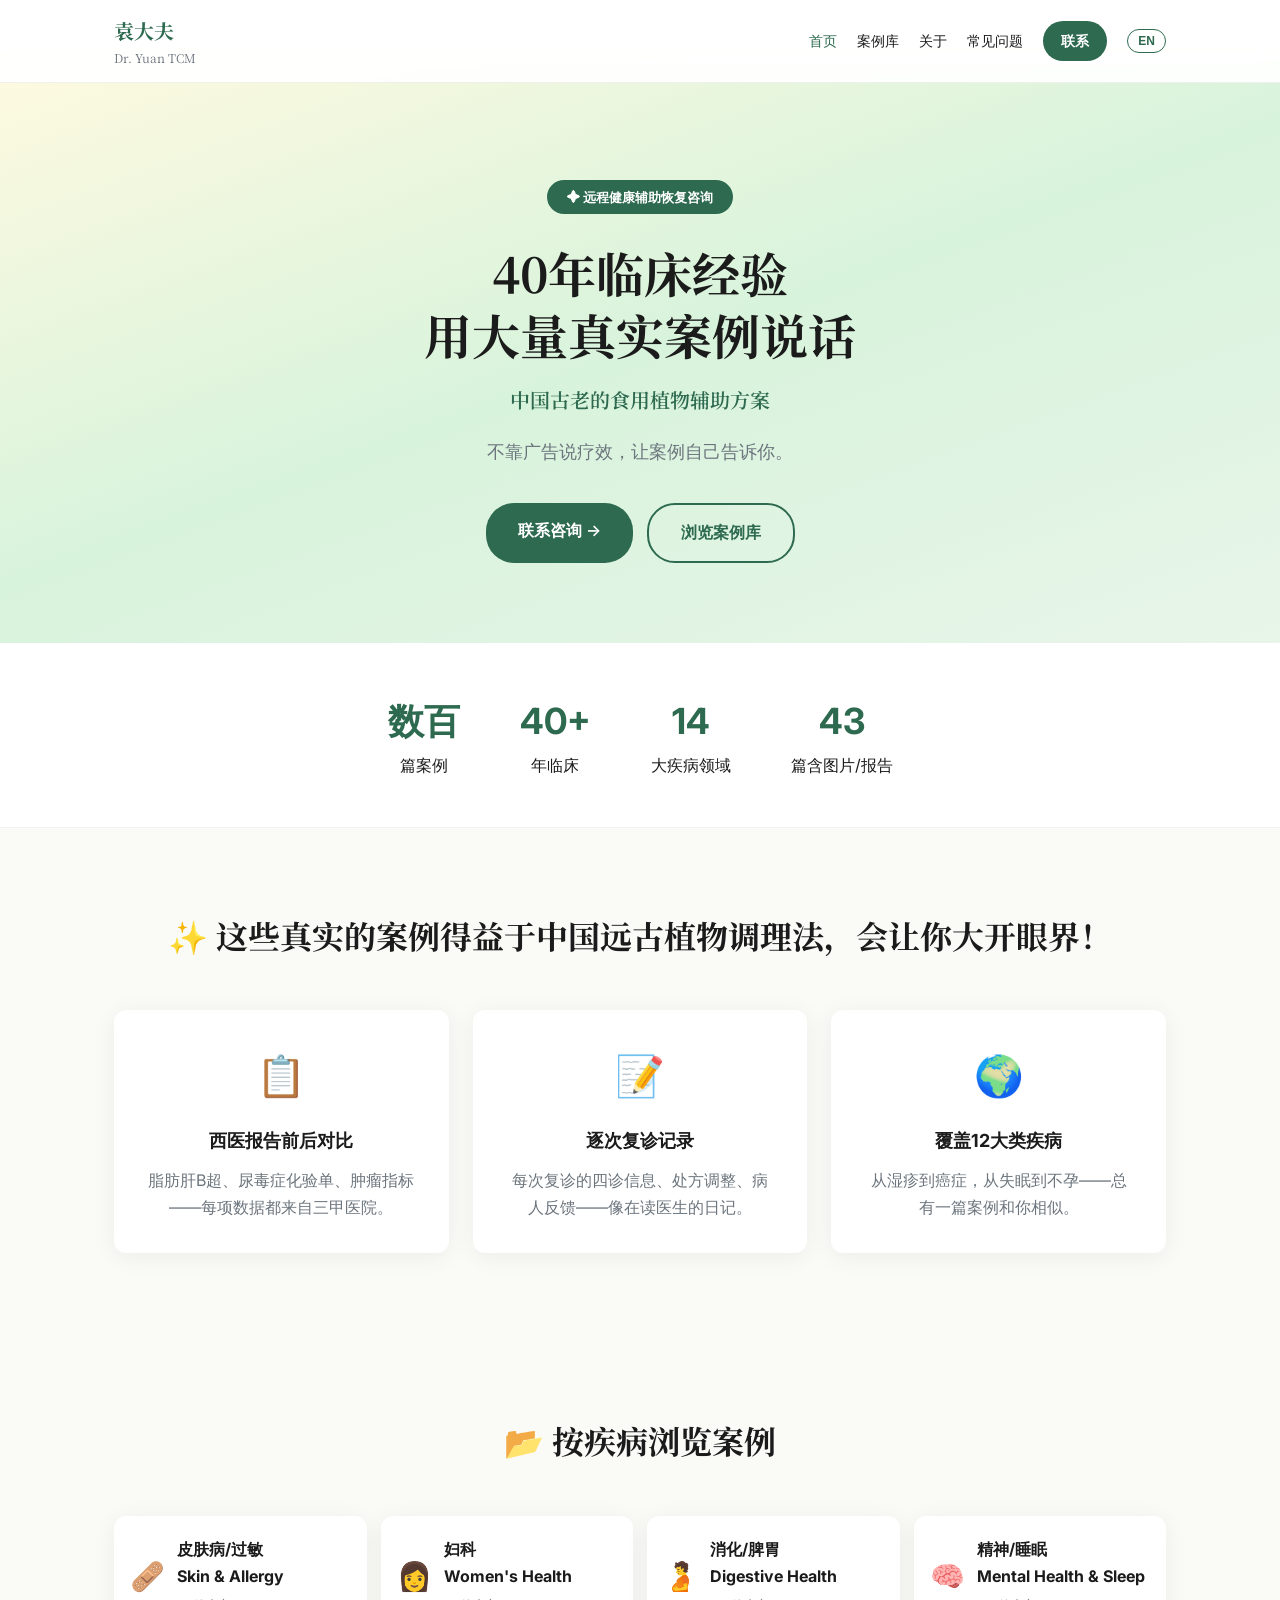
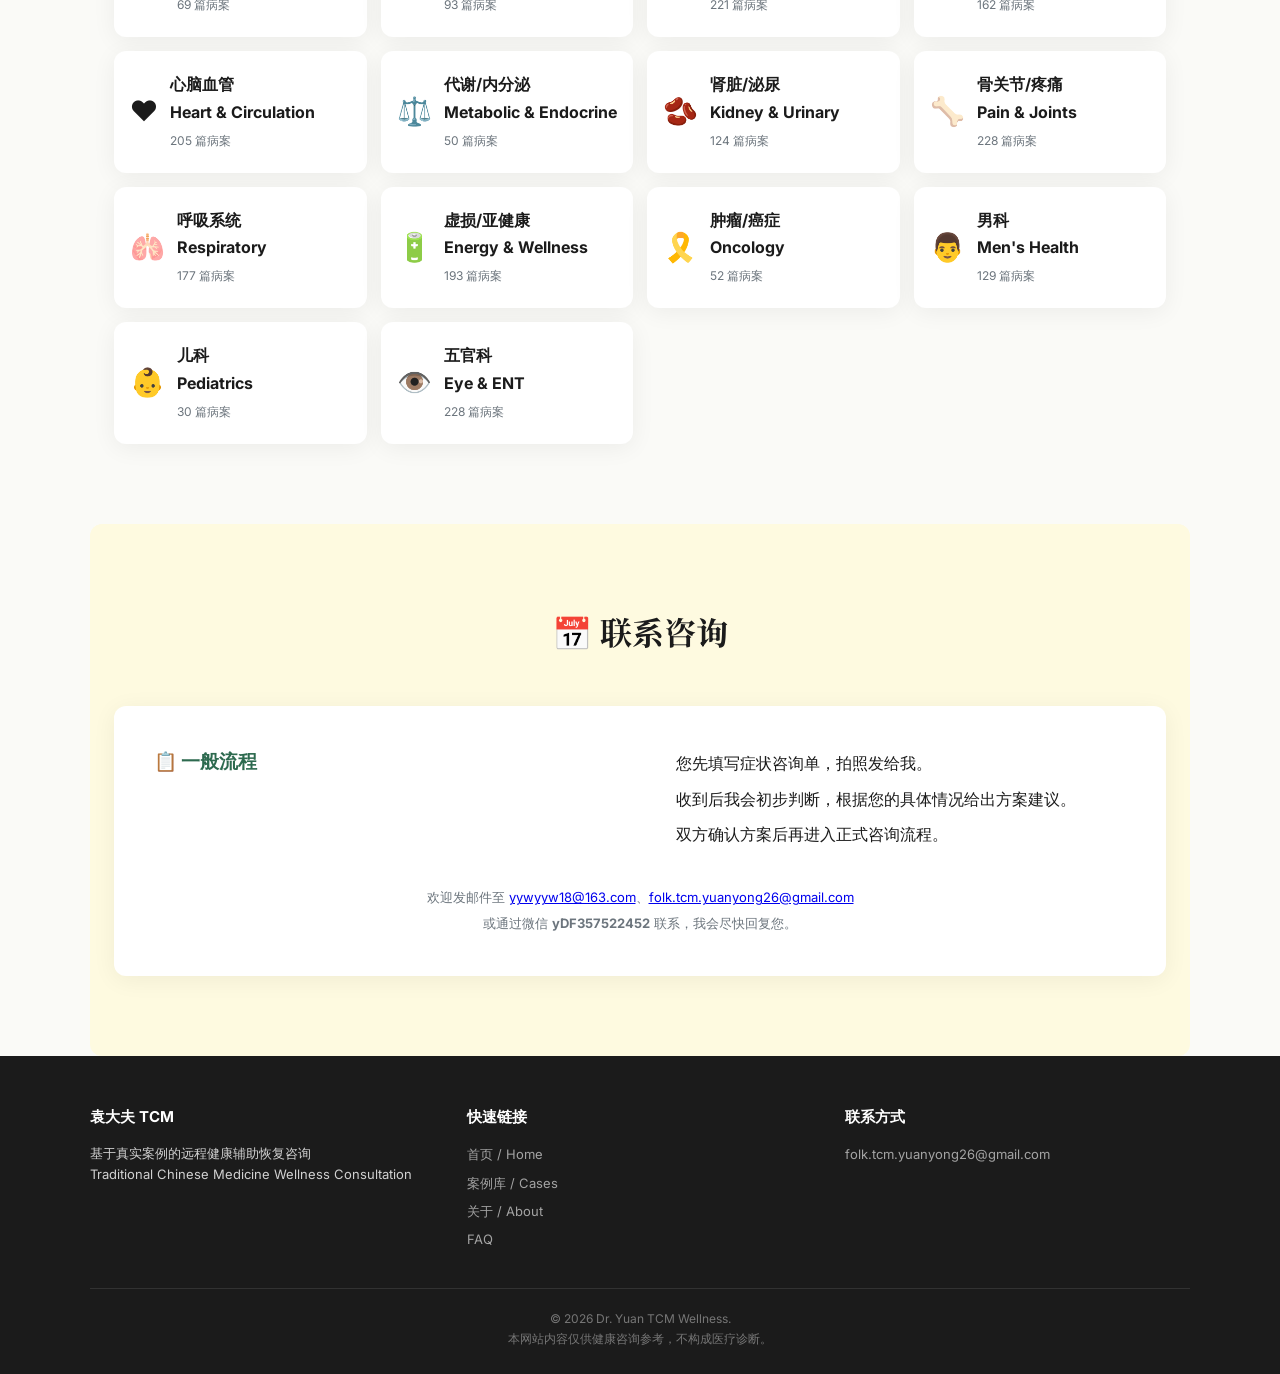
==== commit 0a0ff6f1: "预约咨询：删除费用、新增流程+邮箱+微信；咨询单加过敏史" ====
--- a/index.html
+++ b/index.html
@@ -87,24 +87,20 @@
   <h2 class="en hidden">📅 Get in Touch</h2>
   <div class="appointment-card">
     <div class="appt-info">
-      <div class="appt-item">
-        <strong class="zh">远程视频咨询</strong>
-        <strong class="en hidden">Remote Video Consultation</strong>
-        <p class="zh">通过微信视频进行，结合症状咨询单 + 舌象拍照，给出个性化调理方案和电子文字配方。</p>
-        <p class="en hidden">Via WeChat video. Includes intake form + tongue photo review, followed by a personalized wellness plan and electronic prescription.</p>
-      </div>
-      <div class="appt-item">
-        <strong class="zh">文字咨询</strong>
-        <strong class="en hidden">Text-Based Consultation</strong>
-        <p class="zh">填写症状咨询单即可，无需视频。收到后我会回复电子文字配方及建议。中草药可自购，也可在我处订购植物提取物（粉剂）。</p>
-        <p class="en hidden">Complete the intake form only — no video needed. I'll reply with an electronic prescription and recommendations. Source herbs locally or order plant extracts (powder) from us.</p>
-      </div>
+      <h3 class="zh" style="color:var(--green); margin-bottom:12px;">📋 一般流程</h3>
+      <h3 class="en hidden" style="color:var(--green); margin-bottom:12px;">📋 General Process</h3>
+      <ol style="line-height:2.2; padding-left:1.5rem;">
+        <li class="zh">您先填写症状咨询单，拍照发给我。</li>
+        <li class="en hidden">Complete the symptom questionnaire and send it over.</li>
+        <li class="zh">收到后我会初步判断，根据您的具体情况给出方案建议。</li>
+        <li class="en hidden">After review, I'll provide an initial assessment and plan based on your condition.</li>
+        <li class="zh">双方确认方案后再进入正式咨询流程。</li>
+        <li class="en hidden">Once we agree on the plan, we proceed with the formal consultation.</li>
+      </ol>
     </div>
-    <div class="appt-cta">
-      <a href="mailto:folk.tcm.yuanyong26@gmail.com" class="btn-primary zh">📧 邮件联系</a>
-      <a href="mailto:folk.tcm.yuanyong26@gmail.com" class="btn-primary en hidden">📧 Email Me</a>
-      <p class="zh">或通过微信联系</p>
-      <p class="en hidden">Or reach me via WeChat</p>
+    <div class="appt-cta" style="text-align:center; margin-top:20px;">
+      <p class="zh" style="line-height:2;">欢迎发邮件至 <a href="mailto:yywyyw18@163.com">yywyyw18@163.com</a>、<a href="mailto:folk.tcm.yuanyong26@gmail.com">folk.tcm.yuanyong26@gmail.com</a><br>或通过微信 <strong>yDF357522452</strong> 联系，我会尽快回复您。</p>
+      <p class="en hidden" style="line-height:2;">Email me at <a href="mailto:yywyyw18@163.com">yywyyw18@163.com</a> or <a href="mailto:folk.tcm.yuanyong26@gmail.com">folk.tcm.yuanyong26@gmail.com</a><br>or reach me via WeChat: <strong>yDF357522452</strong>. I'll get back to you ASAP.</p>
     </div>
   </div>
 </section>
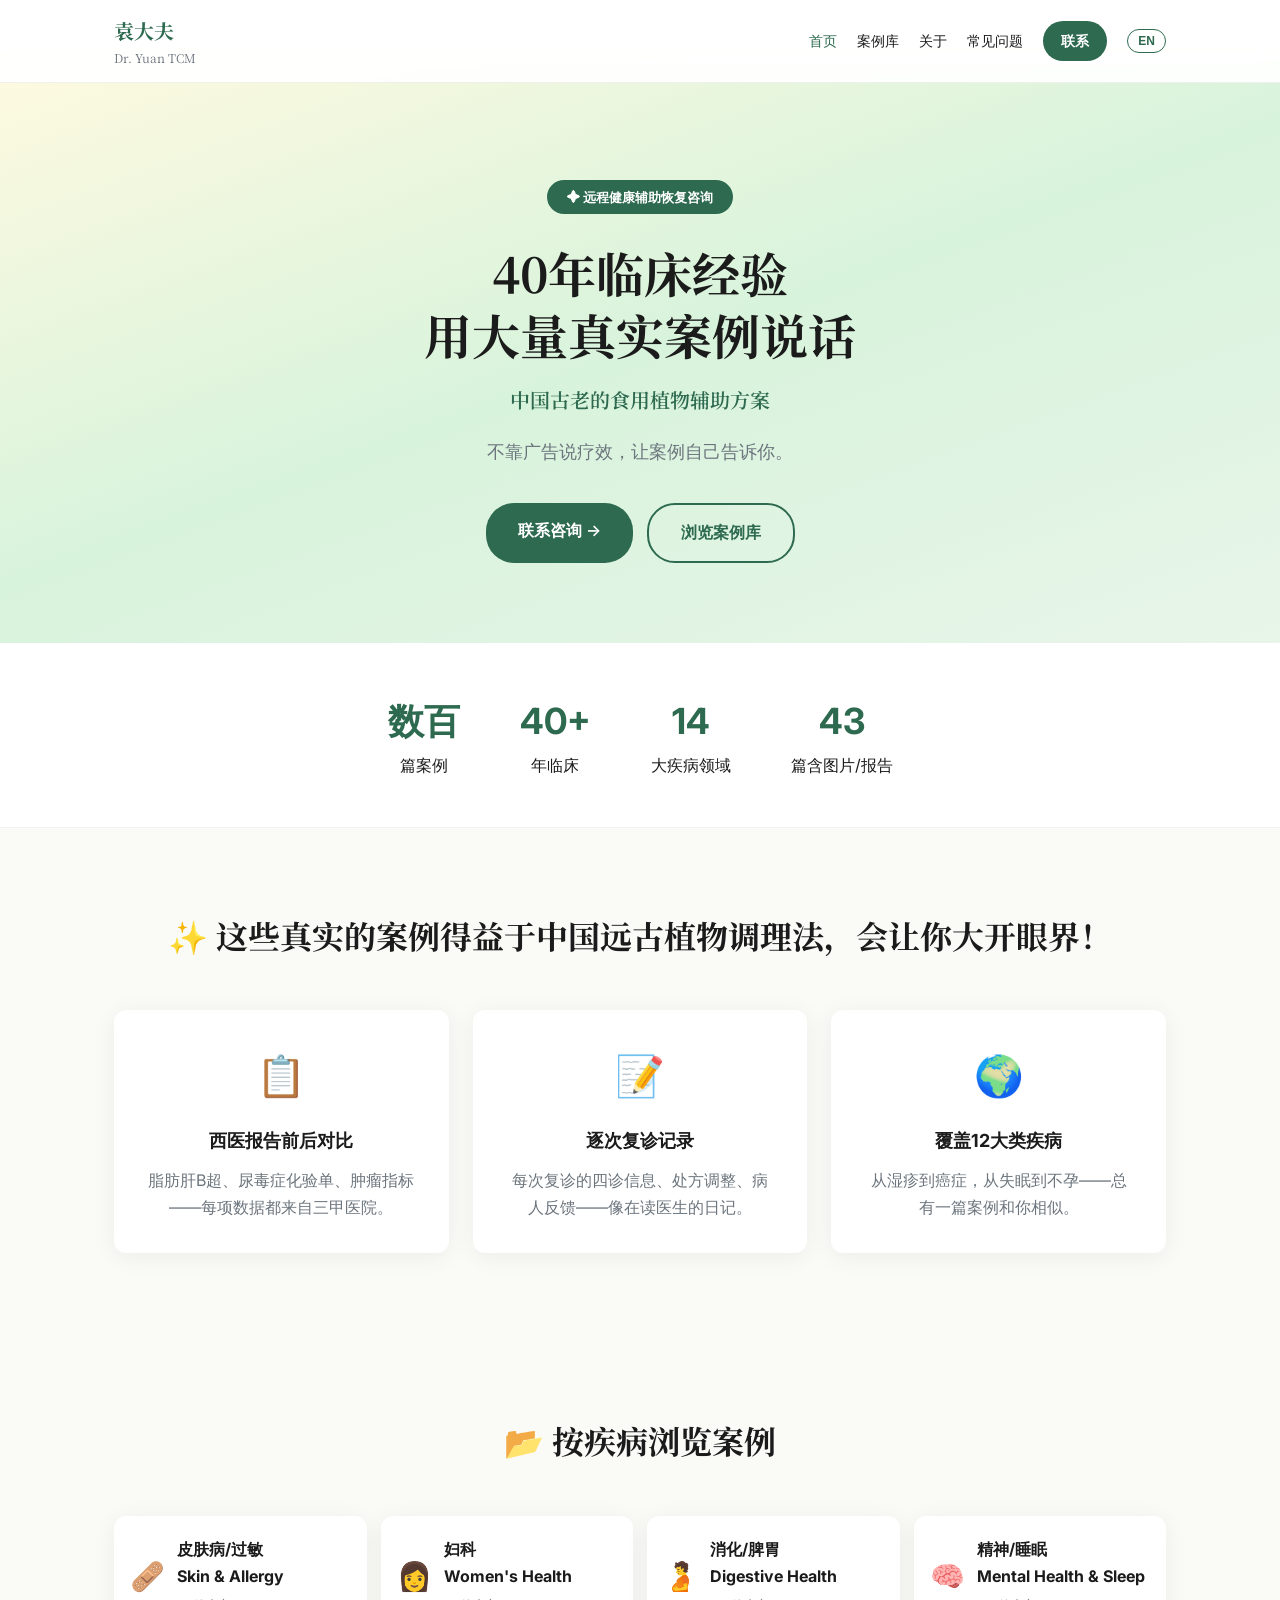
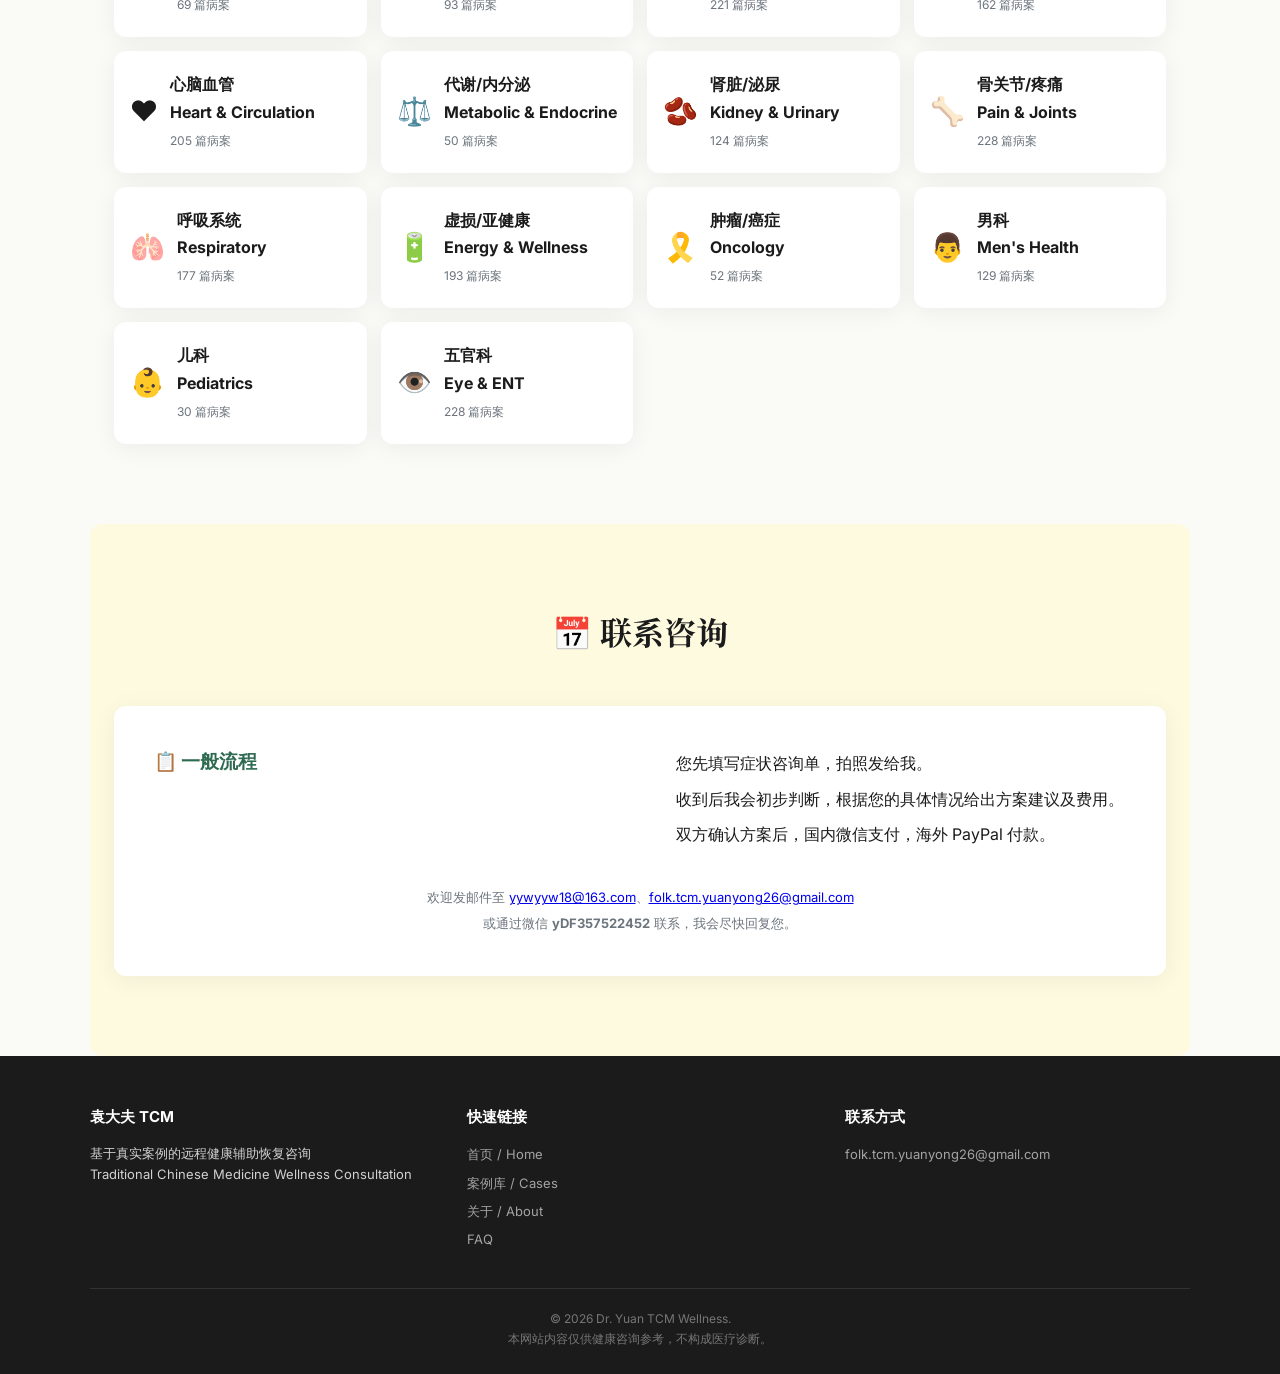
==== commit d38d7e69: "新增海外患者 PayPal 付款流程及 FAQ" ====
--- a/index.html
+++ b/index.html
@@ -91,16 +91,16 @@
       <h3 class="en hidden" style="color:var(--green); margin-bottom:12px;">📋 General Process</h3>
       <ol style="line-height:2.2; padding-left:1.5rem;">
         <li class="zh">您先填写症状咨询单，拍照发给我。</li>
-        <li class="en hidden">Complete the symptom questionnaire and send it over.</li>
-        <li class="zh">收到后我会初步判断，根据您的具体情况给出方案建议。</li>
-        <li class="en hidden">After review, I'll provide an initial assessment and plan based on your condition.</li>
-        <li class="zh">双方确认方案后再进入正式咨询流程。</li>
-        <li class="en hidden">Once we agree on the plan, we proceed with the formal consultation.</li>
+        <li class="en hidden">Complete the symptom questionnaire and send it over with a tongue photo.</li>
+        <li class="zh">收到后我会初步判断，根据您的具体情况给出方案建议及费用。</li>
+        <li class="en hidden">I'll review it and provide an assessment, personalized plan, and the fee.</li>
+        <li class="zh">双方确认方案后，国内微信支付，海外 PayPal 付款。</li>
+        <li class="en hidden">Once confirmed, pay via PayPal (I'll send my payment link). Then I'll prepare your personalized protocol.</li>
       </ol>
     </div>
     <div class="appt-cta" style="text-align:center; margin-top:20px;">
       <p class="zh" style="line-height:2;">欢迎发邮件至 <a href="mailto:yywyyw18@163.com">yywyyw18@163.com</a>、<a href="mailto:folk.tcm.yuanyong26@gmail.com">folk.tcm.yuanyong26@gmail.com</a><br>或通过微信 <strong>yDF357522452</strong> 联系，我会尽快回复您。</p>
-      <p class="en hidden" style="line-height:2;">Email me at <a href="mailto:yywyyw18@163.com">yywyyw18@163.com</a> or <a href="mailto:folk.tcm.yuanyong26@gmail.com">folk.tcm.yuanyong26@gmail.com</a><br>or reach me via WeChat: <strong>yDF357522452</strong>. I'll get back to you ASAP.</p>
+      <p class="en hidden" style="line-height:2;">Email me at <a href="mailto:yywyyw18@163.com">yywyyw18@163.com</a> or <a href="mailto:folk.tcm.yuanyong26@gmail.com">folk.tcm.yuanyong26@gmail.com</a><br>or reach me via WeChat: <strong>yDF357522452</strong>. <strong>🌍 International patients: PayPal accepted.</strong> I'll get back to you ASAP.</p>
     </div>
   </div>
 </section>
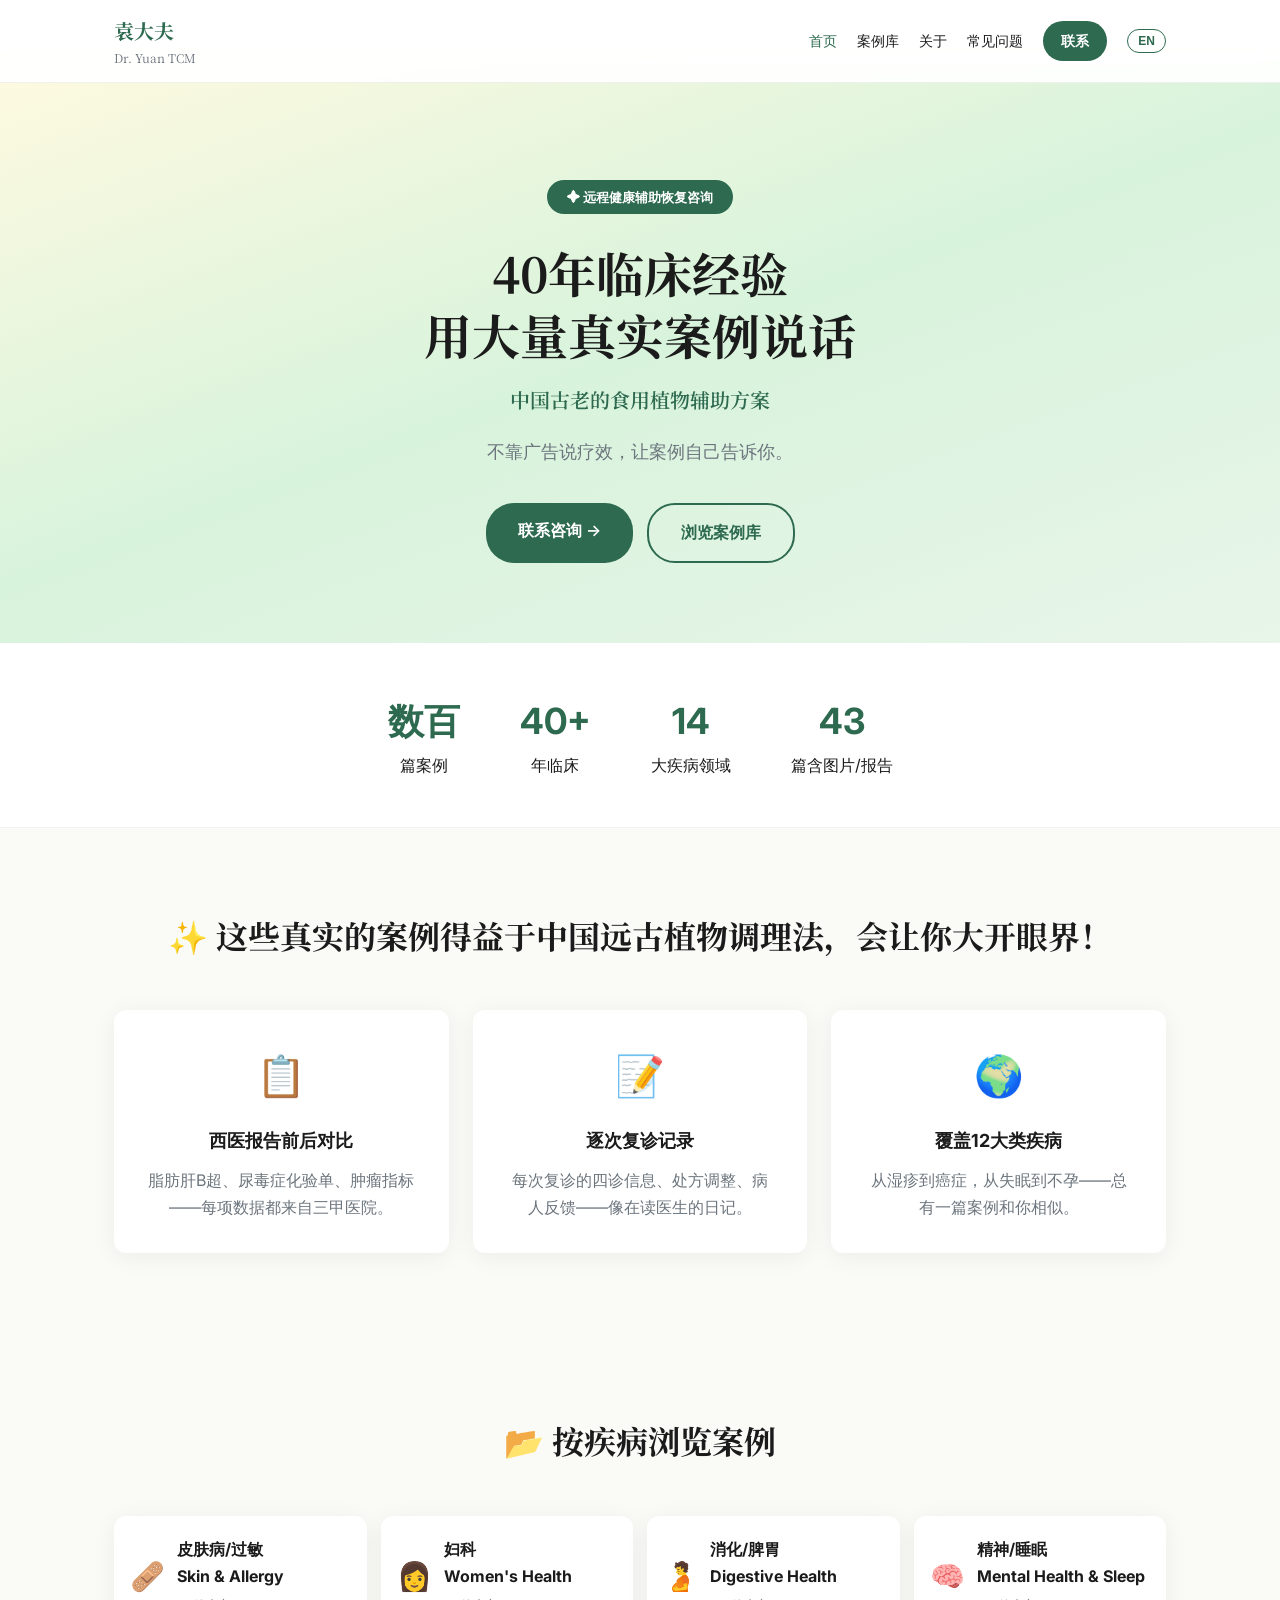
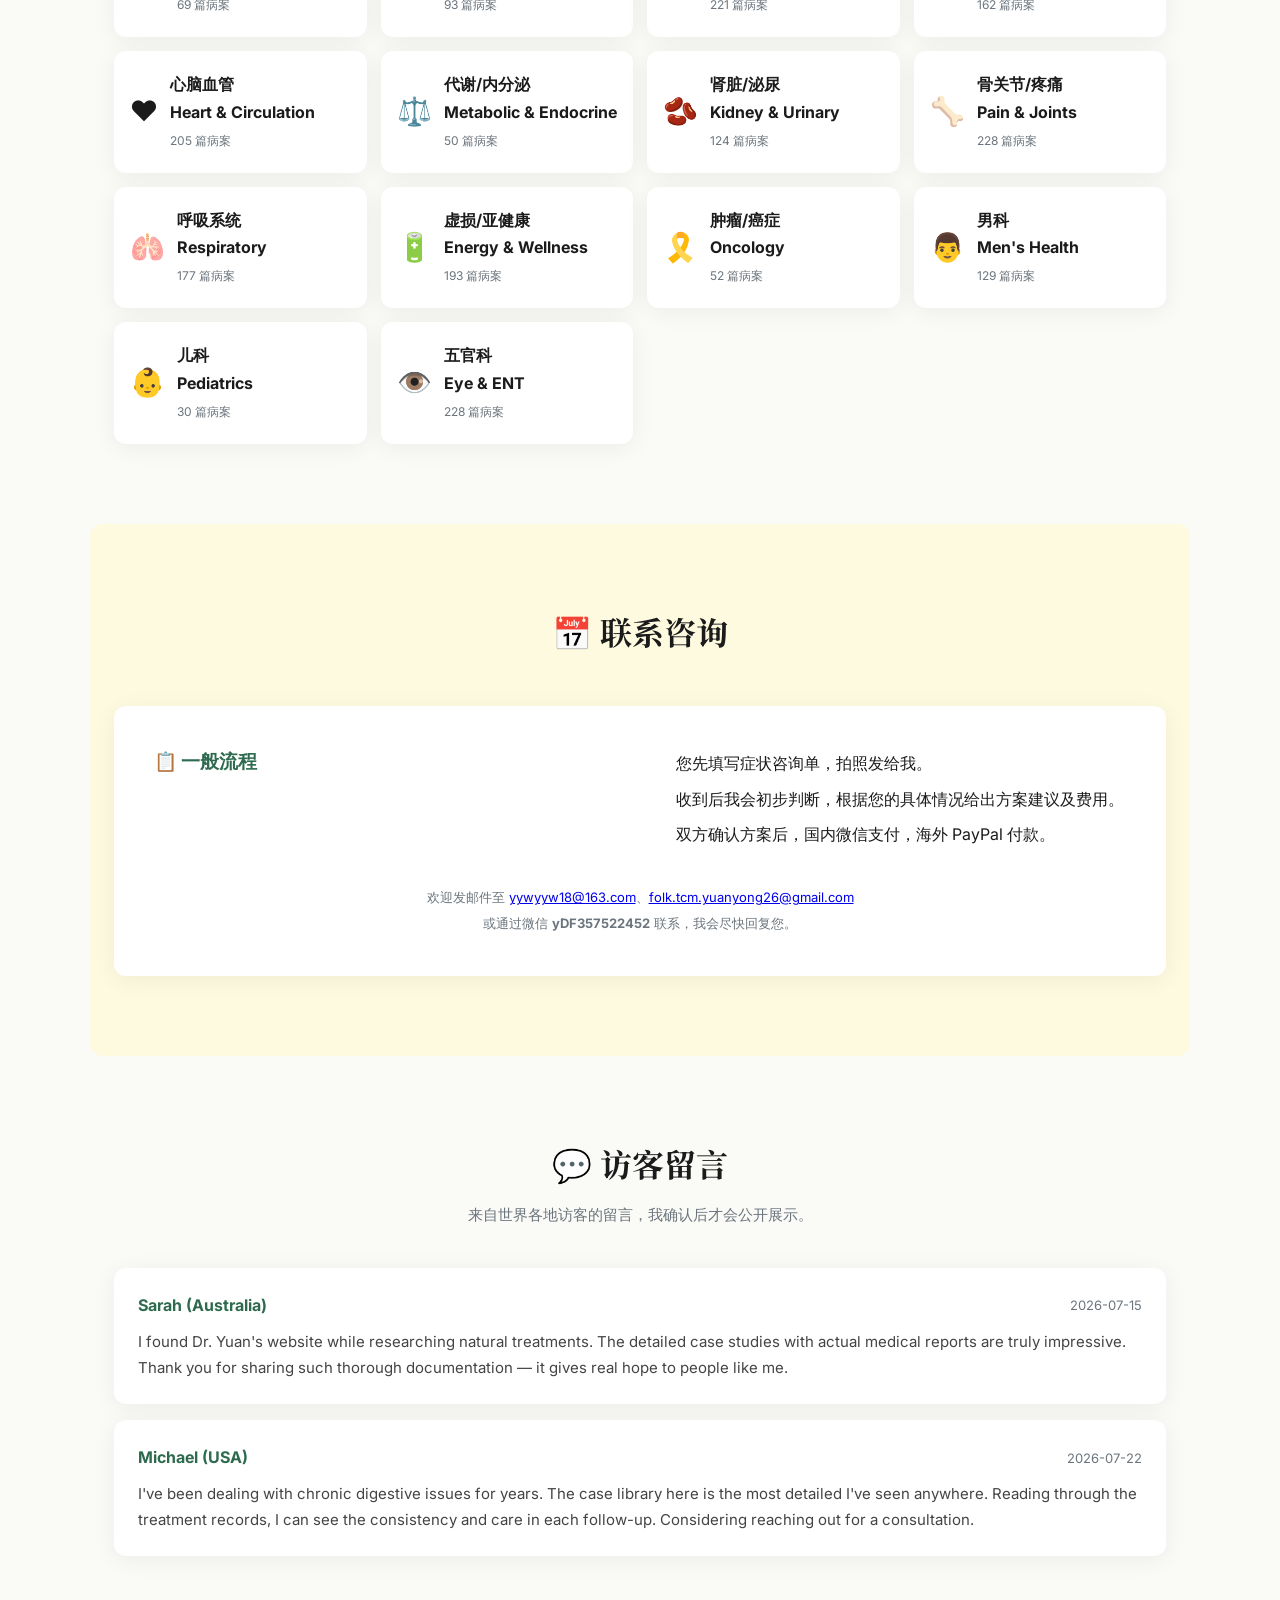
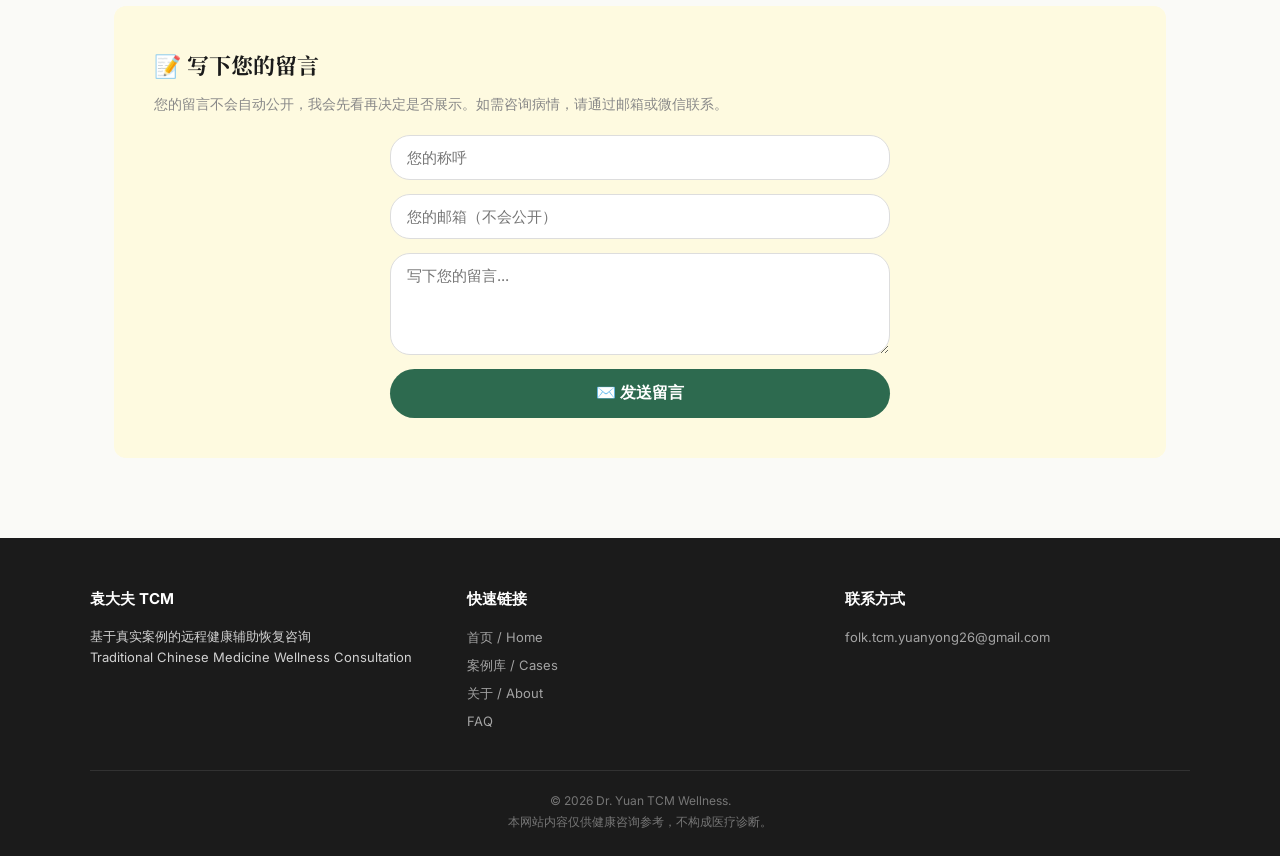
==== commit 859fc5c4: "新增访客留言板：表单提交到邮箱 + 精选留言展示墙" ====
--- a/index.html
+++ b/index.html
@@ -5,7 +5,7 @@
 <meta name="viewport" content="width=device-width, initial-scale=1.0">
 <title> 袁大夫中医健康咨询 | Dr. Yuan TCM</title>
 <meta name="description" content="40年临床经验 · 真实案例 · 远程健康辅助恢复咨询">
-<link rel="stylesheet" href="styles.css?v=4">
+<link rel="stylesheet" href="styles.css?v=5">
 <link rel="preconnect" href="https://fonts.googleapis.com">
 <link href="https://fonts.googleapis.com/css2?family=Noto+Serif+SC:wght@400;700&family=Inter:wght@400;600;700&display=swap" rel="stylesheet">
 </head>
@@ -105,6 +105,38 @@
   </div>
 </section>
 
+<!-- 留言板 Messages -->
+<section class="messages" id="messages">
+  <h2 class="zh">💬 访客留言</h2>
+  <h2 class="en hidden">💬 Guest Messages</h2>
+  <p class="messages-desc zh">来自世界各地访客的留言，我确认后才会公开展示。</p>
+  <p class="messages-desc en hidden">Messages from visitors around the world. I review each one before publishing.</p>
+
+  <div class="message-wall" id="messageWall">
+    <p style="text-align:center;color:#888;">加载留言中...</p>
+  </div>
+
+  <div class="message-form">
+    <h3 class="zh">📝 写下您的留言</h3>
+    <h3 class="en hidden">📝 Leave a Message</h3>
+    <p class="zh" style="color:#888;font-size:14px;">您的留言不会自动公开，我会先看再决定是否展示。如需咨询病情，请通过邮箱或微信联系。</p>
+    <p class="en hidden" style="color:#888;font-size:14px;">Your message won't appear automatically — I'll review it first. For medical inquiries, please email or WeChat me directly.</p>
+    <form action="https://formsubmit.co/folk.tcm.yuanyong26@gmail.com" method="POST">
+      <input type="hidden" name="_subject" value="网站留言 - yuanyong2026">
+      <input type="hidden" name="_captcha" value="true">
+      <input type="hidden" name="_next" value="https://yuanyong2026.github.io/">
+      <input type="text" name="name" class="zh" placeholder="您的称呼" required>
+      <input type="text" name="name" class="en hidden" placeholder="Your name" required>
+      <input type="email" name="email" class="zh" placeholder="您的邮箱（不会公开）" required>
+      <input type="email" name="email" class="en hidden" placeholder="Your email (won't be shown)" required>
+      <textarea name="message" rows="4" class="zh" placeholder="写下您的留言..." required></textarea>
+      <textarea name="message" rows="4" class="en hidden" placeholder="Write your message..." required></textarea>
+      <button type="submit" class="zh">✉️ 发送留言</button>
+      <button type="submit" class="en hidden">✉️ Send Message</button>
+    </form>
+  </div>
+</section>
+
 <footer>
   <div class="footer-inner">
     <div class="footer-col">
@@ -132,6 +164,6 @@
 </footer>
 
 <script src="data.js?v=2"></script>
-<script src="script.js?v=2"></script>
+<script src="script.js?v=3"></script>
 </body>
 </html>
--- a/styles.css
+++ b/styles.css
@@ -267,6 +267,59 @@
 .faq-item h3 { font-size: 19px; margin-bottom: 8px; }
 .faq-item p { font-size: 16px; color: var(--gray); }
 
+/* ── Messages Board ── */
+#messages {
+  max-width: 1100px; margin: 0 auto; padding: 80px 24px;
+}
+#messages h2 {
+  font-family: 'Noto Serif SC', serif;
+  font-size: 32px; text-align: center; margin-bottom: 12px;
+}
+.messages-desc {
+  text-align: center; color: var(--gray); margin-bottom: 40px;
+  font-size: 15px;
+}
+.message-wall {
+  display: flex; flex-direction: column; gap: 16px;
+  margin-bottom: 50px;
+}
+.message-card {
+  background: var(--white); padding: 24px; border-radius: var(--radius);
+  box-shadow: var(--shadow);
+}
+.msg-header {
+  display: flex; justify-content: space-between; align-items: center;
+  margin-bottom: 10px;
+}
+.msg-header strong { font-size: 16px; color: var(--green); }
+.msg-date { font-size: 13px; color: var(--gray); }
+.message-card p { font-size: 15px; color: #444; line-height: 1.7; }
+
+.message-form {
+  background: var(--cream); padding: 40px; border-radius: var(--radius);
+}
+.message-form h3 {
+  font-family: 'Noto Serif SC', serif;
+  font-size: 22px; margin-bottom: 8px;
+}
+.message-form form {
+  display: flex; flex-direction: column; gap: 14px;
+  max-width: 500px; margin: 20px auto 0;
+}
+.message-form input, .message-form textarea {
+  padding: 12px 16px; border: 1.5px solid #ddd; border-radius: 20px;
+  font-size: 15px; outline: none; font-family: inherit; width: 100%;
+}
+.message-form input:focus, .message-form textarea:focus {
+  border-color: var(--green);
+}
+.message-form button {
+  background: var(--green); color: var(--white); border: none;
+  padding: 14px 32px; border-radius: 28px; font-size: 16px;
+  font-weight: 600; cursor: pointer; transition: background 0.2s;
+}
+.message-form button:hover { background: var(--green-light); }
+
 /* ── Footer ── */
 footer {
   background: var(--dark); color: rgba(255,255,255,0.8);
